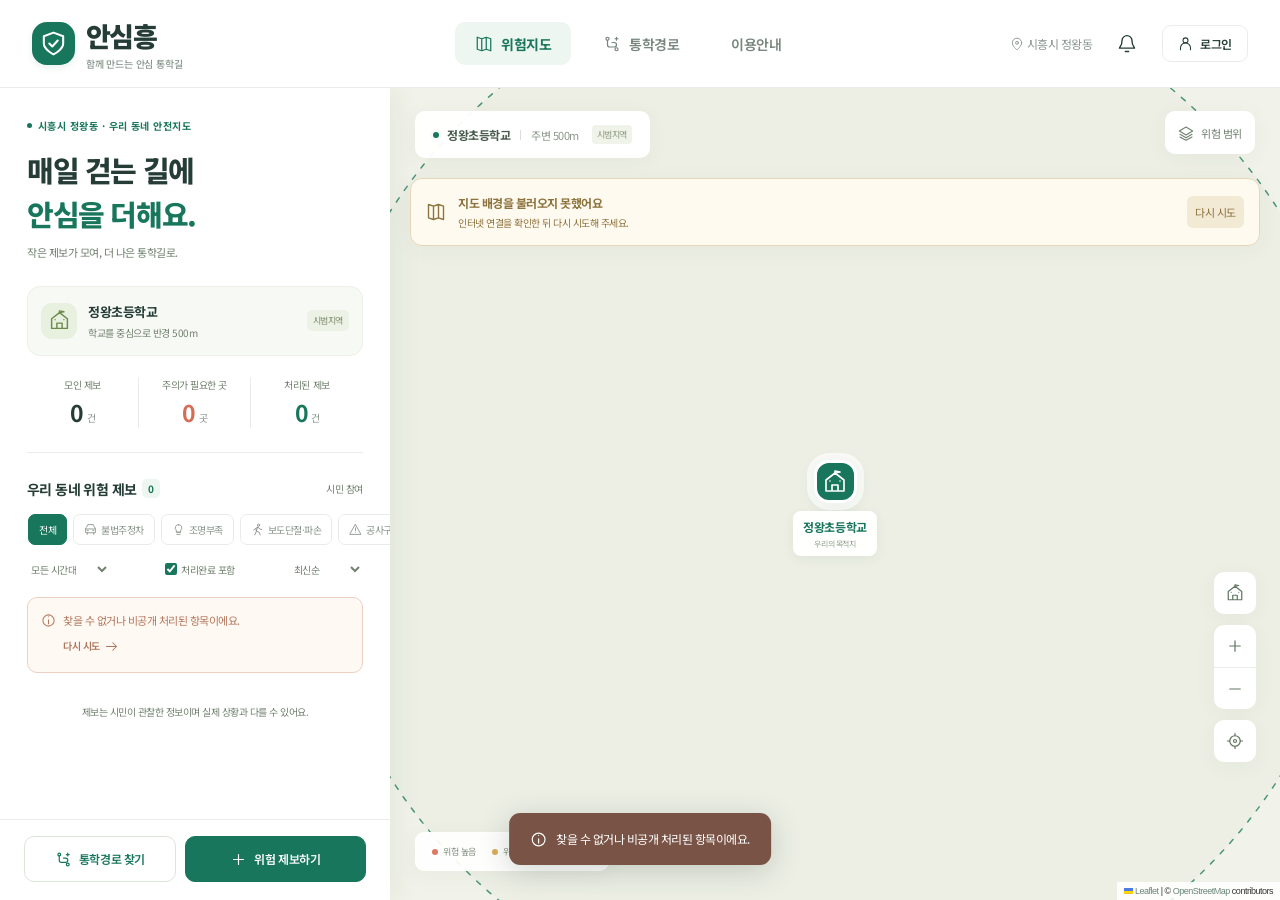
==== src/main/resources/static/index.html @ 4a34f23c "Merge pull request #42 from junu999/feature/F-MAP-01-main-map fix(map): 메인 지도·인증 화면 연동 준비 보완" ====
<!doctype html>
<html lang="ko">
<head>
  <meta charset="utf-8">
  <meta name="viewport" content="width=device-width,initial-scale=1,viewport-fit=cover">
  <meta name="theme-color" content="#17765b">
  <meta name="description" content="시민의 작은 제보로 함께 만드는 안심 통학길. 정왕초 주변 위험 요소를 살펴보고 통학경로를 비교해 보세요.">
  <title>안심흥 · 함께 만드는 안심 통학길</title>
  <link rel="icon" href="./favicon.svg" type="image/svg+xml">
  <link rel="stylesheet" href="./vendor/leaflet/leaflet.css">
  <link rel="stylesheet" href="./css/style.css">
</head>
<body>
  <a class="skip-link" href="#panel">본문으로 건너뛰기</a>
  <svg class="icon-sprite" xmlns="http://www.w3.org/2000/svg" aria-hidden="true">
    <defs>
      <symbol id="i-shield" viewBox="0 0 24 24"><path d="M12 3 4 6v6c0 5 8 9 8 9s8-4 8-9V6z"/><path d="m8.5 12 2.5 2.5 4.5-5"/></symbol>
      <symbol id="i-map" viewBox="0 0 24 24"><path d="m9 5-6-2v16l6 2 6-2 6 2V5l-6-2zM9 5v16m6-18v16"/></symbol>
      <symbol id="i-pin" viewBox="0 0 24 24"><path d="M20 10c0 6-8 12-8 12S4 16 4 10a8 8 0 1 1 16 0Z"/><circle cx="12" cy="10" r="2.5"/></symbol>
      <symbol id="i-route" viewBox="0 0 24 24"><circle cx="6" cy="5" r="2"/><circle cx="18" cy="19" r="2"/><path d="M6 7v6a3 3 0 0 0 3 3h6a3 3 0 0 0 0-6h-3M18 3v4m-2-2h4"/></symbol>
      <symbol id="i-bell" viewBox="0 0 24 24"><path d="M18 8a6 6 0 0 0-12 0c0 7-3 7-3 9h18c0-2-3-2-3-9M10 21h4"/></symbol>
      <symbol id="i-arrow" viewBox="0 0 24 24"><path d="M4 12h16m-6-6 6 6-6 6"/></symbol>
      <symbol id="i-back" viewBox="0 0 24 24"><path d="m14 5-7 7 7 7"/></symbol>
      <symbol id="i-close" viewBox="0 0 24 24"><path d="m6 6 12 12M6 18 18 6"/></symbol>
      <symbol id="i-search" viewBox="0 0 24 24"><circle cx="10.5" cy="10.5" r="6.5"/><path d="m16 16 5 5"/></symbol>
      <symbol id="i-clock" viewBox="0 0 24 24"><circle cx="12" cy="12" r="9"/><path d="M12 7v5l3 2"/></symbol>
      <symbol id="i-heart" viewBox="0 0 24 24"><path d="M20.8 4.6a5.5 5.5 0 0 0-7.8 0L12 5.7l-1.1-1.1a5.5 5.5 0 0 0-7.8 7.8L12 21l8.8-8.6a5.5 5.5 0 0 0 0-7.8Z"/></symbol>
      <symbol id="i-car" viewBox="0 0 24 24"><path d="m5 7 2-4h10l2 4 2 3v8H3v-8Zm-2 4h18M6 18v3m12-3v3"/><path d="M6 14h2m8 0h2"/></symbol>
      <symbol id="i-light" viewBox="0 0 24 24"><path d="M12 3a6 6 0 0 0-4 10.5V17h8v-3.5A6 6 0 0 0 12 3ZM9 21h6M9 17h6"/></symbol>
      <symbol id="i-construction" viewBox="0 0 24 24"><path d="m12 3 10 18H2Z"/><path d="M12 9v5m0 3h.01"/></symbol>
      <symbol id="i-walk" viewBox="0 0 24 24"><circle cx="14" cy="4" r="2"/><path d="m7 22 3-7-1-5 4-3 3 4 4 1M5 13l4-3m1 5 5 2 2 5m-5-14-2 7"/></symbol>
      <symbol id="i-speed" viewBox="0 0 24 24"><path d="M4 19a10 10 0 1 1 16 0ZM12 14l5-6M5 12h2m10 0h2M12 4v2"/></symbol>
      <symbol id="i-target" viewBox="0 0 24 24"><circle cx="12" cy="12" r="7"/><circle cx="12" cy="12" r="2"/><path d="M12 2v3m0 14v3M2 12h3m14 0h3"/></symbol>
      <symbol id="i-school" viewBox="0 0 24 24"><path d="m3 10 9-7 9 7v11H3ZM9 21v-6h6v6M7 11h.01M17 11h.01"/><path d="M12 3V1l5 1-5 1"/></symbol>
      <symbol id="i-check" viewBox="0 0 24 24"><path d="m5 12 4 4L19 6"/></symbol>
      <symbol id="i-plus" viewBox="0 0 24 24"><path d="M12 5v14M5 12h14"/></symbol>
      <symbol id="i-minus" viewBox="0 0 24 24"><path d="M5 12h14"/></symbol>
      <symbol id="i-layers" viewBox="0 0 24 24"><path d="m12 3 10 6-10 6L2 9Zm-9 11 9 5 9-5M3 18l9 5 9-5"/></symbol>
      <symbol id="i-info" viewBox="0 0 24 24"><circle cx="12" cy="12" r="9"/><path d="M12 11v6m0-11v.01"/></symbol>
      <symbol id="i-camera" viewBox="0 0 24 24"><path d="M3 6h4l2-3h6l2 3h4v15H3Z"/><circle cx="12" cy="13" r="4"/></symbol>
      <symbol id="i-upload" viewBox="0 0 24 24"><path d="M12 16V3m-5 5 5-5 5 5M3 16v5h18v-5"/></symbol>
      <symbol id="i-external" viewBox="0 0 24 24"><path d="M14 3h7v7m0-7L10 14M10 3H3v18h18v-7"/></symbol>
      <symbol id="i-user" viewBox="0 0 24 24"><circle cx="12" cy="7" r="4"/><path d="M4 22v-3a8 8 0 0 1 16 0v3"/></symbol>
      <symbol id="i-settings" viewBox="0 0 24 24"><path d="M4 7h16M4 17h16"/><circle cx="9" cy="7" r="3"/><circle cx="16" cy="17" r="3"/></symbol>
      <symbol id="i-sun" viewBox="0 0 24 24"><circle cx="12" cy="12" r="4"/><path d="M12 2v2m0 16v2M2 12h2m16 0h2M5 5l1.5 1.5m11 11L19 19M5 19l1.5-1.5m11-11L19 5"/></symbol>
      <symbol id="i-eye" viewBox="0 0 24 24"><path d="M2 12s4-8 10-8 10 8 10 8-4 8-10 8-10-8-10-8Z"/><circle cx="12" cy="12" r="3"/></symbol>
      <symbol id="i-list" viewBox="0 0 24 24"><path d="M8 6h13M8 12h13M8 18h13M3 6h.01M3 12h.01M3 18h.01"/></symbol>
      <symbol id="i-flag" viewBox="0 0 24 24"><path d="M5 22V3c5-4 9 4 14 0v12c-5 4-9-4-14 0"/></symbol>
    </defs>
  </svg>
  <header class="app-header">
    <a href="#map" class="brand" aria-label="안심흥 위험지도"><span class="brand-symbol"><svg class="icon"><use href="#i-shield"/></svg></span><span>안심흥<span class="brand-tagline">함께 만드는 안심 통학길</span></span></a>
    <nav class="main-nav" aria-label="주요 메뉴">
      <button type="button" data-action="nav-map" class="nav-button active"><svg class="icon"><use href="#i-map"/></svg>위험지도</button>
      <button type="button" data-action="nav-routes" class="nav-button"><svg class="icon"><use href="#i-route"/></svg>통학경로</button>
      <button type="button" data-action="nav-guide" class="nav-button">이용안내</button>
    </nav>
    <div id="header-actions" class="header-actions"></div>
  </header>
  <main class="app-layout">
    <aside id="panel" class="side-panel" aria-label="위험지도와 제보" tabindex="-1"><div class="loading-state"><span class="spinner"></span>우리 동네 지도를 준비하고 있어요.</div></aside>
    <section class="map-section" aria-label="정왕초 주변 지도">
      <div id="map" aria-label="학교 주변 위험 제보 지도"></div>
      <div class="map-topbar">
        <div class="area-label"><span class="status-dot"></span><strong id="area-school"></strong><span class="area-divider"></span><span id="area-radius"></span><span class="pilot-tag">시범지역</span></div>
        <button class="map-layer-button" data-action="toggle-zones" aria-pressed="false" title="위험 범위 표시"><svg class="icon"><use href="#i-layers"/></svg><span>위험 범위</span></button>
      </div>
      <div id="map-selection" class="map-selection" role="status" hidden></div>
      <div id="map-error" class="map-error" hidden><svg class="icon"><use href="#i-map"/></svg><div><strong>지도 배경을 불러오지 못했어요</strong><span>인터넷 연결을 확인한 뒤 다시 시도해 주세요.</span></div><button data-action="retry-tiles">다시 시도</button></div>
      <div class="map-controls" aria-label="지도 조작">
        <button data-action="school-center" class="map-control standalone" title="학교 중심으로 보기" aria-label="학교 중심으로 보기"><svg class="icon"><use href="#i-school"/></svg></button>
        <div class="zoom-controls"><button data-action="zoom-in" class="map-control" title="지도 확대" aria-label="지도 확대"><svg class="icon"><use href="#i-plus"/></svg></button><button data-action="zoom-out" class="map-control" title="지도 축소" aria-label="지도 축소"><svg class="icon"><use href="#i-minus"/></svg></button></div>
        <button data-action="my-location" class="map-control standalone" title="내 위치로 이동" aria-label="내 위치로 이동"><svg class="icon"><use href="#i-target"/></svg></button>
      </div>
      <div class="map-legend"><span><i class="legend-dot high"></i>위험 높음</span><span><i class="legend-dot medium"></i>위험 보통</span><span><i class="legend-dot resolved"></i>처리완료</span></div>
      <div id="route-legend" class="route-legend" hidden></div>
      <div class="demo-map-label" hidden><span class="demo-badge">DEMO</span>가짜 데이터(mock) 모드예요</div>
    </section>
  </main>
  <div id="modal-root"></div>
  <div id="toast" class="toast" role="status" aria-live="polite" hidden></div>
  <noscript><div class="noscript">안심흥을 이용하려면 브라우저의 JavaScript를 켜 주세요.</div></noscript>
  <script src="./vendor/leaflet/leaflet.js"></script>
  <script type="module" src="./js/app.js"></script>
</body>
</html>
---- src/main/resources/static/vendor/leaflet/leaflet.css ----
/* required styles */

.leaflet-pane,
.leaflet-tile,
.leaflet-marker-icon,
.leaflet-marker-shadow,
.leaflet-tile-container,
.leaflet-pane > svg,
.leaflet-pane > canvas,
.leaflet-zoom-box,
.leaflet-image-layer,
.leaflet-layer {
	position: absolute;
	left: 0;
	top: 0;
	}
.leaflet-container {
	overflow: hidden;
	}
.leaflet-tile,
.leaflet-marker-icon,
.leaflet-marker-shadow {
	-webkit-user-select: none;
	   -moz-user-select: none;
	        user-select: none;
	  -webkit-user-drag: none;
	}
/* Prevents IE11 from highlighting tiles in blue */
.leaflet-tile::selection {
	background: transparent;
}
/* Safari renders non-retina tile on retina better with this, but Chrome is worse */
.leaflet-safari .leaflet-tile {
	image-rendering: -webkit-optimize-contrast;
	}
/* hack that prevents hw layers "stretching" when loading new tiles */
.leaflet-safari .leaflet-tile-container {
	width: 1600px;
	height: 1600px;
	-webkit-transform-origin: 0 0;
	}
.leaflet-marker-icon,
.leaflet-marker-shadow {
	display: block;
	}
/* .leaflet-container svg: reset svg max-width decleration shipped in Joomla! (joomla.org) 3.x */
/* .leaflet-container img: map is broken in FF if you have max-width: 100% on tiles */
.leaflet-container .leaflet-overlay-pane svg {
	max-width: none !important;
	max-height: none !important;
	}
.leaflet-container .leaflet-marker-pane img,
.leaflet-container .leaflet-shadow-pane img,
.leaflet-container .leaflet-tile-pane img,
.leaflet-container img.leaflet-image-layer,
.leaflet-container .leaflet-tile {
	max-width: none !important;
	max-height: none !important;
	width: auto;
	padding: 0;
	}

.leaflet-container img.leaflet-tile {
	/* See: https://bugs.chromium.org/p/chromium/issues/detail?id=600120 */
	mix-blend-mode: plus-lighter;
}

.leaflet-container.leaflet-touch-zoom {
	-ms-touch-action: pan-x pan-y;
	touch-action: pan-x pan-y;
	}
.leaflet-container.leaflet-touch-drag {
	-ms-touch-action: pinch-zoom;
	/* Fallback for FF which doesn't support pinch-zoom */
	touch-action: none;
	touch-action: pinch-zoom;
}
.leaflet-container.leaflet-touch-drag.leaflet-touch-zoom {
	-ms-touch-action: none;
	touch-action: none;
}
.leaflet-container {
	-webkit-tap-highlight-color: transparent;
}
.leaflet-container a {
	-webkit-tap-highlight-color: rgba(51, 181, 229, 0.4);
}
.leaflet-tile {
	filter: inherit;
	visibility: hidden;
	}
.leaflet-tile-loaded {
	visibility: inherit;
	}
.leaflet-zoom-box {
	width: 0;
	height: 0;
	-moz-box-sizing: border-box;
	     box-sizing: border-box;
	z-index: 800;
	}
/* workaround for https://bugzilla.mozilla.org/show_bug.cgi?id=888319 */
.leaflet-overlay-pane svg {
	-moz-user-select: none;
	}

.leaflet-pane         { z-index: 400; }

.leaflet-tile-pane    { z-index: 200; }
.leaflet-overlay-pane { z-index: 400; }
.leaflet-shadow-pane  { z-index: 500; }
.leaflet-marker-pane  { z-index: 600; }
.leaflet-tooltip-pane   { z-index: 650; }
.leaflet-popup-pane   { z-index: 700; }

.leaflet-map-pane canvas { z-index: 100; }
.leaflet-map-pane svg    { z-index: 200; }

.leaflet-vml-shape {
	width: 1px;
	height: 1px;
	}
.lvml {
	behavior: url(#default#VML);
	display: inline-block;
	position: absolute;
	}


/* control positioning */

.leaflet-control {
	position: relative;
	z-index: 800;
	pointer-events: visiblePainted; /* IE 9-10 doesn't have auto */
	pointer-events: auto;
	}
.leaflet-top,
.leaflet-bottom {
	position: absolute;
	z-index: 1000;
	pointer-events: none;
	}
.leaflet-top {
	top: 0;
	}
.leaflet-right {
	right: 0;
	}
.leaflet-bottom {
	bottom: 0;
	}
.leaflet-left {
	left: 0;
	}
.leaflet-control {
	float: left;
	clear: both;
	}
.leaflet-right .leaflet-control {
	float: right;
	}
.leaflet-top .leaflet-control {
	margin-top: 10px;
	}
.leaflet-bottom .leaflet-control {
	margin-bottom: 10px;
	}
.leaflet-left .leaflet-control {
	margin-left: 10px;
	}
.leaflet-right .leaflet-control {
	margin-right: 10px;
	}


/* zoom and fade animations */

.leaflet-fade-anim .leaflet-popup {
	opacity: 0;
	-webkit-transition: opacity 0.2s linear;
	   -moz-transition: opacity 0.2s linear;
	        transition: opacity 0.2s linear;
	}
.leaflet-fade-anim .leaflet-map-pane .leaflet-popup {
	opacity: 1;
	}
.leaflet-zoom-animated {
	-webkit-transform-origin: 0 0;
	    -ms-transform-origin: 0 0;
	        transform-origin: 0 0;
	}
svg.leaflet-zoom-animated {
	will-change: transform;
}

.leaflet-zoom-anim .leaflet-zoom-animated {
	-webkit-transition: -webkit-transform 0.25s cubic-bezier(0,0,0.25,1);
	   -moz-transition:    -moz-transform 0.25s cubic-bezier(0,0,0.25,1);
	        transition:         transform 0.25s cubic-bezier(0,0,0.25,1);
	}
.leaflet-zoom-anim .leaflet-tile,
.leaflet-pan-anim .leaflet-tile {
	-webkit-transition: none;
	   -moz-transition: none;
	        transition: none;
	}

.leaflet-zoom-anim .leaflet-zoom-hide {
	visibility: hidden;
	}


/* cursors */

.leaflet-interactive {
	cursor: pointer;
	}
.leaflet-grab {
	cursor: -webkit-grab;
	cursor:    -moz-grab;
	cursor:         grab;
	}
.leaflet-crosshair,
.leaflet-crosshair .leaflet-interactive {
	cursor: crosshair;
	}
.leaflet-popup-pane,
.leaflet-control {
	cursor: auto;
	}
.leaflet-dragging .leaflet-grab,
.leaflet-dragging .leaflet-grab .leaflet-interactive,
.leaflet-dragging .leaflet-marker-draggable {
	cursor: move;
	cursor: -webkit-grabbing;
	cursor:    -moz-grabbing;
	cursor:         grabbing;
	}

/* marker & overlays interactivity */
.leaflet-marker-icon,
.leaflet-marker-shadow,
.leaflet-image-layer,
.leaflet-pane > svg path,
.leaflet-tile-container {
	pointer-events: none;
	}

.leaflet-marker-icon.leaflet-interactive,
.leaflet-image-layer.leaflet-interactive,
.leaflet-pane > svg path.leaflet-interactive,
svg.leaflet-image-layer.leaflet-interactive path {
	pointer-events: visiblePainted; /* IE 9-10 doesn't have auto */
	pointer-events: auto;
	}

/* visual tweaks */

.leaflet-container {
	background: #ddd;
	outline-offset: 1px;
	}
.leaflet-container a {
	color: #0078A8;
	}
.leaflet-zoom-box {
	border: 2px dotted #38f;
	background: rgba(255,255,255,0.5);
	}


/* general typography */
.leaflet-container {
	font-family: "Helvetica Neue", Arial, Helvetica, sans-serif;
	font-size: 12px;
	font-size: 0.75rem;
	line-height: 1.5;
	}


/* general toolbar styles */

.leaflet-bar {
	box-shadow: 0 1px 5px rgba(0,0,0,0.65);
	border-radius: 4px;
	}
.leaflet-bar a {
	background-color: #fff;
	border-bottom: 1px solid #ccc;
	width: 26px;
	height: 26px;
	line-height: 26px;
	display: block;
	text-align: center;
	text-decoration: none;
	color: black;
	}
.leaflet-bar a,
.leaflet-control-layers-toggle {
	background-position: 50% 50%;
	background-repeat: no-repeat;
	display: block;
	}
.leaflet-bar a:hover,
.leaflet-bar a:focus {
	background-color: #f4f4f4;
	}
.leaflet-bar a:first-child {
	border-top-left-radius: 4px;
	border-top-right-radius: 4px;
	}
.leaflet-bar a:last-child {
	border-bottom-left-radius: 4px;
	border-bottom-right-radius: 4px;
	border-bottom: none;
	}
.leaflet-bar a.leaflet-disabled {
	cursor: default;
	background-color: #f4f4f4;
	color: #bbb;
	}

.leaflet-touch .leaflet-bar a {
	width: 30px;
	height: 30px;
	line-height: 30px;
	}
.leaflet-touch .leaflet-bar a:first-child {
	border-top-left-radius: 2px;
	border-top-right-radius: 2px;
	}
.leaflet-touch .leaflet-bar a:last-child {
	border-bottom-left-radius: 2px;
	border-bottom-right-radius: 2px;
	}

/* zoom control */

.leaflet-control-zoom-in,
.leaflet-control-zoom-out {
	font: bold 18px 'Lucida Console', Monaco, monospace;
	text-indent: 1px;
	}

.leaflet-touch .leaflet-control-zoom-in, .leaflet-touch .leaflet-control-zoom-out  {
	font-size: 22px;
	}


/* layers control */

.leaflet-control-layers {
	box-shadow: 0 1px 5px rgba(0,0,0,0.4);
	background: #fff;
	border-radius: 5px;
	}
.leaflet-control-layers-toggle {
	background-image: url(images/layers.png);
	width: 36px;
	height: 36px;
	}
.leaflet-retina .leaflet-control-layers-toggle {
	background-image: url(images/layers-2x.png);
	background-size: 26px 26px;
	}
.leaflet-touch .leaflet-control-layers-toggle {
	width: 44px;
	height: 44px;
	}
.leaflet-control-layers .leaflet-control-layers-list,
.leaflet-control-layers-expanded .leaflet-control-layers-toggle {
	display: none;
	}
.leaflet-control-layers-expanded .leaflet-control-layers-list {
	display: block;
	position: relative;
	}
.leaflet-control-layers-expanded {
	padding: 6px 10px 6px 6px;
	color: #333;
	background: #fff;
	}
.leaflet-control-layers-scrollbar {
	overflow-y: scroll;
	overflow-x: hidden;
	padding-right: 5px;
	}
.leaflet-control-layers-selector {
	margin-top: 2px;
	position: relative;
	top: 1px;
	}
.leaflet-control-layers label {
	display: block;
	font-size: 13px;
	font-size: 1.08333em;
	}
.leaflet-control-layers-separator {
	height: 0;
	border-top: 1px solid #ddd;
	margin: 5px -10px 5px -6px;
	}

/* Default icon URLs */
.leaflet-default-icon-path { /* used only in path-guessing heuristic, see L.Icon.Default */
	background-image: url(images/marker-icon.png);
	}


/* attribution and scale controls */

.leaflet-container .leaflet-control-attribution {
	background: #fff;
	background: rgba(255, 255, 255, 0.8);
	margin: 0;
	}
.leaflet-control-attribution,
.leaflet-control-scale-line {
	padding: 0 5px;
	color: #333;
	line-height: 1.4;
	}
.leaflet-control-attribution a {
	text-decoration: none;
	}
.leaflet-control-attribution a:hover,
.leaflet-control-attribution a:focus {
	text-decoration: underline;
	}
.leaflet-attribution-flag {
	display: inline !important;
	vertical-align: baseline !important;
	width: 1em;
	height: 0.6669em;
	}
.leaflet-left .leaflet-control-scale {
	margin-left: 5px;
	}
.leaflet-bottom .leaflet-control-scale {
	margin-bottom: 5px;
	}
.leaflet-control-scale-line {
	border: 2px solid #777;
	border-top: none;
	line-height: 1.1;
	padding: 2px 5px 1px;
	white-space: nowrap;
	-moz-box-sizing: border-box;
	     box-sizing: border-box;
	background: rgba(255, 255, 255, 0.8);
	text-shadow: 1px 1px #fff;
	}
.leaflet-control-scale-line:not(:first-child) {
	border-top: 2px solid #777;
	border-bottom: none;
	margin-top: -2px;
	}
.leaflet-control-scale-line:not(:first-child):not(:last-child) {
	border-bottom: 2px solid #777;
	}

.leaflet-touch .leaflet-control-attribution,
.leaflet-touch .leaflet-control-layers,
.leaflet-touch .leaflet-bar {
	box-shadow: none;
	}
.leaflet-touch .leaflet-control-layers,
.leaflet-touch .leaflet-bar {
	border: 2px solid rgba(0,0,0,0.2);
	background-clip: padding-box;
	}


/* popup */

.leaflet-popup {
	position: absolute;
	text-align: center;
	margin-bottom: 20px;
	}
.leaflet-popup-content-wrapper {
	padding: 1px;
	text-align: left;
	border-radius: 12px;
	}
.leaflet-popup-content {
	margin: 13px 24px 13px 20px;
	line-height: 1.3;
	font-size: 13px;
	font-size: 1.08333em;
	min-height: 1px;
	}
.leaflet-popup-content p {
	margin: 17px 0;
	margin: 1.3em 0;
	}
.leaflet-popup-tip-container {
	width: 40px;
	height: 20px;
	position: absolute;
	left: 50%;
	margin-top: -1px;
	margin-left: -20px;
	overflow: hidden;
	pointer-events: none;
	}
.leaflet-popup-tip {
	width: 17px;
	height: 17px;
	padding: 1px;

	margin: -10px auto 0;
	pointer-events: auto;

	-webkit-transform: rotate(45deg);
	   -moz-transform: rotate(45deg);
	    -ms-transform: rotate(45deg);
	        transform: rotate(45deg);
	}
.leaflet-popup-content-wrapper,
.leaflet-popup-tip {
	background: white;
	color: #333;
	box-shadow: 0 3px 14px rgba(0,0,0,0.4);
	}
.leaflet-container a.leaflet-popup-close-button {
	position: absolute;
	top: 0;
	right: 0;
	border: none;
	text-align: center;
	width: 24px;
	height: 24px;
	font: 16px/24px Tahoma, Verdana, sans-serif;
	color: #757575;
	text-decoration: none;
	background: transparent;
	}
.leaflet-container a.leaflet-popup-close-button:hover,
.leaflet-container a.leaflet-popup-close-button:focus {
	color: #585858;
	}
.leaflet-popup-scrolled {
	overflow: auto;
	}

.leaflet-oldie .leaflet-popup-content-wrapper {
	-ms-zoom: 1;
	}
.leaflet-oldie .leaflet-popup-tip {
	width: 24px;
	margin: 0 auto;

	-ms-filter: "progid:DXImageTransform.Microsoft.Matrix(M11=0.70710678, M12=0.70710678, M21=-0.70710678, M22=0.70710678)";
	filter: progid:DXImageTransform.Microsoft.Matrix(M11=0.70710678, M12=0.70710678, M21=-0.70710678, M22=0.70710678);
	}

.leaflet-oldie .leaflet-control-zoom,
.leaflet-oldie .leaflet-control-layers,
.leaflet-oldie .leaflet-popup-content-wrapper,
.leaflet-oldie .leaflet-popup-tip {
	border: 1px solid #999;
	}


/* div icon */

.leaflet-div-icon {
	background: #fff;
	border: 1px solid #666;
	}


/* Tooltip */
/* Base styles for the element that has a tooltip */
.leaflet-tooltip {
	position: absolute;
	padding: 6px;
	background-color: #fff;
	border: 1px solid #fff;
	border-radius: 3px;
	color: #222;
	white-space: nowrap;
	-webkit-user-select: none;
	-moz-user-select: none;
	-ms-user-select: none;
	user-select: none;
	pointer-events: none;
	box-shadow: 0 1px 3px rgba(0,0,0,0.4);
	}
.leaflet-tooltip.leaflet-interactive {
	cursor: pointer;
	pointer-events: auto;
	}
.leaflet-tooltip-top:before,
.leaflet-tooltip-bottom:before,
.leaflet-tooltip-left:before,
.leaflet-tooltip-right:before {
	position: absolute;
	pointer-events: none;
	border: 6px solid transparent;
	background: transparent;
	content: "";
	}

/* Directions */

.leaflet-tooltip-bottom {
	margin-top: 6px;
}
.leaflet-tooltip-top {
	margin-top: -6px;
}
.leaflet-tooltip-bottom:before,
.leaflet-tooltip-top:before {
	left: 50%;
	margin-left: -6px;
	}
.leaflet-tooltip-top:before {
	bottom: 0;
	margin-bottom: -12px;
	border-top-color: #fff;
	}
.leaflet-tooltip-bottom:before {
	top: 0;
	margin-top: -12px;
	margin-left: -6px;
	border-bottom-color: #fff;
	}
.leaflet-tooltip-left {
	margin-left: -6px;
}
.leaflet-tooltip-right {
	margin-left: 6px;
}
.leaflet-tooltip-left:before,
.leaflet-tooltip-right:before {
	top: 50%;
	margin-top: -6px;
	}
.leaflet-tooltip-left:before {
	right: 0;
	margin-right: -12px;
	border-left-color: #fff;
	}
.leaflet-tooltip-right:before {
	left: 0;
	margin-left: -12px;
	border-right-color: #fff;
	}

/* Printing */

@media print {
	/* Prevent printers from removing background-images of controls. */
	.leaflet-control {
		-webkit-print-color-adjust: exact;
		print-color-adjust: exact;
		}
	}
---- src/main/resources/static/css/style.css ----
@import url('https://fonts.googleapis.com/css2?family=Noto+Sans+KR:wght@400;500;600;700;800;900&display=swap');

:root{--green:#17765b;--green-dark:#105c47;--green-soft:#edf6f0;--lime:#d7edae;--ink:#253d36;--body:#46564f;--muted:#8a968f;--line:#e9ede8;--paper:#fff;--bg:#f7f9f6;--high:#d56d55;--high-soft:#fcf0eb;--medium:#bd913e;--medium-soft:#fbf4e6;--shadow:0 4px 24px #253d360b;--radius:16px;font-family:'Noto Sans KR',-apple-system,BlinkMacSystemFont,'Segoe UI',sans-serif;color:var(--ink);font-synthesis:none;font-weight:400}
*{box-sizing:border-box}body{margin:0;background:var(--bg);font-size:14px;letter-spacing:-.035em}button,input,textarea,select{font:inherit;letter-spacing:inherit}button,a,input,textarea,select{-webkit-tap-highlight-color:transparent}button{cursor:pointer}button{border:0;background:none;color:inherit}button:disabled{cursor:wait;opacity:.58}a{color:inherit;text-decoration:none}input,textarea,select{min-width:0}button:focus-visible,a:focus-visible,input:focus-visible,select:focus-visible,textarea:focus-visible,[tabindex]:focus-visible{outline:3px solid #58a58c;outline-offset:3px}button:disabled:hover{transform:none}h1,h2,h3,p{margin:0}strong{font-weight:700}img{max-width:100%}[hidden]{display:none!important}.icon-sprite{position:absolute;width:0;height:0;overflow:hidden}.icon{width:20px;height:20px;fill:none;stroke:currentColor;stroke-width:1.65;stroke-linecap:round;stroke-linejoin:round;flex-shrink:0;vertical-align:middle}.skip-link{position:fixed;top:-60px;left:16px;background:var(--green);color:#fff;padding:10px 20px;z-index:9999;border-radius:0 0 10px 10px}.skip-link:focus{top:0}
.app-header{height:88px;padding:0 32px;display:flex;align-items:center;justify-content:space-between;border-bottom:1px solid var(--line);background:#fff;position:relative;z-index:20;gap:24px}.brand{display:flex;gap:11px;align-items:center;font-weight:900;font-size:27px;letter-spacing:-1.6px;white-space:nowrap}.brand-symbol{height:43px;width:43px;border-radius:15px;background:var(--green);display:grid;place-items:center;color:#fff;box-shadow:0 3px 7px #17765b19}.brand-symbol .icon{width:29px;height:29px;stroke-width:1.7}.brand-tagline{display:block;font-size:10px;font-weight:500;letter-spacing:-.2px;color:#89968d;margin-top:1px}.main-nav{display:flex;align-items:center;gap:12px;margin-left:64px}.nav-button{height:43px;padding:0 20px;display:flex;align-items:center;justify-content:center;gap:8px;border-radius:10px;color:#78857e;font-weight:600;font-size:14px;white-space:nowrap;transition:background .15s,color .15s}.nav-button:hover{background:var(--bg);color:var(--green)}.nav-button.active{color:var(--green);background:var(--green-soft);font-weight:700}.nav-button .icon{width:18px;height:18px}.header-actions{display:flex;align-items:center;gap:16px;min-width:165px;justify-content:flex-end}.header-region{font-size:12px;color:#8d9892;display:flex;align-items:center;gap:3px}.header-region .icon{width:14px;height:14px}.icon-button{display:grid;place-items:center;width:38px;height:38px;border-radius:11px;position:relative}.icon-button:hover{background:var(--bg)}.notification-dot{position:absolute;right:8px;top:5px;width:7px;height:7px;border-radius:50%;background:var(--high);border:1.5px solid white}.login-button{border:1px solid var(--line);padding:9px 15px;border-radius:9px;display:flex;align-items:center;gap:7px;font-size:12px;font-weight:600;white-space:nowrap}.login-button:hover{border-color:#96bdad;background:#f8fbf8}.login-button .icon{width:15px;height:15px}.user-avatar{display:grid;place-items:center;background:var(--green-soft);color:var(--green);width:25px;height:25px;border-radius:50%;font-size:11px;font-weight:700}
.app-layout{height:calc(100dvh - 88px);min-height:510px;display:grid;grid-template-columns:390px minmax(0,1fr)}.side-panel{position:relative;display:flex;flex-direction:column;background:#fff;z-index:5;min-height:0;box-shadow:5px 0 28px #274d3510;outline:0}.panel-scroll{overflow-y:auto;overscroll-behavior:contain;flex:1;padding:30px 27px 24px;scrollbar-width:thin;scrollbar-color:#dfe7de transparent}.panel-scroll::-webkit-scrollbar{width:4px}.panel-scroll::-webkit-scrollbar-thumb{background:#dfe7de;border-radius:4px}.eyebrow{font-size:10px;font-weight:700;letter-spacing:.045em;display:flex;align-items:center;gap:6px;color:var(--green);margin-bottom:14px}.tiny-dot{height:5px;width:5px;background:var(--green);border-radius:50%;display:inline-block}.intro h1{font-size:29px;line-height:1.52;font-weight:800;letter-spacing:-1.4px}.intro h1 span{color:var(--green)}.intro>p{font-size:11px;color:#8b968e;line-height:1.7;margin-top:8px}.school-card{margin-top:24px;background:#f7f9f5;border:1px solid #edf0e8;display:flex;align-items:center;padding:15px 13px;border-radius:13px;gap:11px}.school-card-icon{width:36px;height:36px;display:grid;place-items:center;background:#e8f0df;border-radius:11px;color:#6e8b4d}.school-card-icon .icon{width:21px;height:21px}.school-card strong{font-size:13px;display:block}.school-card p{font-size:10px;color:#919b91;margin-top:4px}.school-card .pilot-mini{margin-left:auto;font-size:9px;color:#7d8c6b;white-space:nowrap;padding:4px 6px;border-radius:5px;background:#edf2e6}.stats-row{display:grid;grid-template-columns:repeat(3,1fr);margin:21px 0 26px;padding-bottom:24px;border-bottom:1px solid var(--line)}.stat{display:flex;flex-direction:column;align-items:center;gap:6px;border-right:1px solid var(--line)}.stat:last-child{border-right:0}.stat>span{color:#8e9892;font-size:10px}.stat>strong{font-size:23px;line-height:1.3;font-weight:700;letter-spacing:-.6px}.stat>strong small{font-size:10px;color:#8b968f;margin-left:3px;font-weight:400}.stat.high>strong{color:var(--high)}.stat.resolved>strong{color:var(--green)}.section-title{display:flex;align-items:center;justify-content:space-between;gap:8px;margin-bottom:14px}.section-title h2{font-size:14px;font-weight:700;letter-spacing:-.6px;display:flex;align-items:center;gap:6px}.count-pill{font-size:10px;padding:2px 6px;background:var(--green-soft);color:var(--green);border-radius:5px}.muted-small{font-size:10px;color:#99a39a}.category-filters{display:flex;gap:6px;overflow-x:auto;padding:1px 1px 11px;margin-right:-27px;padding-right:27px;scrollbar-width:none}.category-filters::-webkit-scrollbar{display:none}.filter-chip{border:1px solid #e9ece6;border-radius:7px;padding:7px 10px;font-size:10px;color:#8a958c;white-space:nowrap;display:flex;gap:4px;align-items:center;flex-shrink:0}.filter-chip .icon{height:13px;width:13px}.filter-chip:hover{border-color:#8daf9b}.filter-chip.active{background:var(--green);color:#fff;border-color:var(--green)}.list-options{display:flex;justify-content:space-between;align-items:center;margin:0 0 14px;gap:10px}.quiet-select{border:0;color:#87928b;font-size:10px;background:#fff;padding:5px 18px 5px 0;cursor:pointer;max-width:150px}.inline-check{font-size:10px;color:#8b978d;display:flex;align-items:center;gap:4px;white-space:nowrap}.inline-check input{accent-color:var(--green);width:12px;height:12px;margin:0}.report-list{display:flex;flex-direction:column;gap:10px}.report-card{width:100%;text-align:left;border:1px solid var(--line);border-radius:12px;padding:15px 13px 12px;background:#fff;transition:border-color .15s,box-shadow .15s,transform .15s;position:relative}.report-card:hover{border-color:#a7c5b6;box-shadow:0 4px 14px #264e3810;transform:translateY(-1px)}.report-card.selected{border-color:var(--green)}.report-card-top{display:flex;gap:10px;align-items:center}.report-type-icon{height:36px;width:36px;border-radius:10px;background:#f6f0eb;color:#d0805b;display:grid;place-items:center;flex-shrink:0}.report-type-icon.lighting{background:#faf5e9;color:#b99448}.report-type-icon.sidewalk{background:#eff2f5;color:#8b99ac}.report-type-icon.speeding{background:#f6eff1;color:#b38a9d}.report-type-icon.resolved{background:var(--green-soft);color:#6a9c79}.report-type-icon .icon{width:20px;height:20px}.report-card-heading{min-width:0;flex:1}.report-kicker{font-size:9px;color:#a0a69e;margin-bottom:5px;display:flex;align-items:center;gap:4px}.report-card h3{font-size:12px;font-weight:600;white-space:nowrap;overflow:hidden;text-overflow:ellipsis;letter-spacing:-.5px}.risk-badge{font-size:9px;font-weight:600;border-radius:5px;background:var(--high-soft);color:var(--high);padding:4px 6px;white-space:nowrap;display:inline-flex;align-items:center;gap:3px}.risk-badge.medium{background:var(--medium-soft);color:var(--medium)}.risk-badge.resolved{background:var(--green-soft);color:var(--green)}.report-card-bottom{display:flex;align-items:center;justify-content:space-between;margin-top:11px;padding-left:46px;color:#a1a99f;font-size:9px}.report-card-bottom span{display:flex;align-items:center;gap:3px}.report-card-bottom .icon{height:11px;width:11px}.report-list-note{font-size:10px;color:#9aa397;line-height:1.7;padding:16px 0 0;text-align:center}.panel-footer{flex-shrink:0;padding:16px 24px 18px;border-top:1px solid var(--line);background:#fff;display:flex;gap:9px}.button{display:flex;align-items:center;justify-content:center;gap:7px;font-size:12px;font-weight:600;padding:13px 15px;border-radius:10px;min-height:44px;transition:background .15s,border-color .15s;line-height:1.5}.button .icon{width:17px;height:17px}.button.primary{background:var(--green);color:#fff;border:1px solid var(--green)}.button.primary:hover{background:var(--green-dark)}.button.secondary{border:1px solid #dce5da;background:#fff;color:var(--green)}.button.secondary:hover{background:var(--green-soft)}.button.danger{border:1px solid #efd4c9;background:#fff;color:var(--high)}.button.quiet{background:var(--bg);color:#7d8b7f}.button.full{width:100%}.panel-footer .button{flex:1}.panel-footer .button.primary{flex:1.25}.panel-footer.stacked{flex-direction:column}.panel-footer-note{font-size:9px;line-height:1.6;color:#98a296;text-align:center}.text-button{font-size:11px;color:var(--green);font-weight:600;display:inline-flex;align-items:center;gap:4px;padding:5px 0}.text-button .icon{width:14px;height:14px}.text-button.danger{color:var(--high)}
.map-section{position:relative;min-width:0;background:#ebece5;overflow:hidden}#map{height:100%;width:100%;z-index:1;background:#eeeee5}.leaflet-tile-pane{filter:saturate(.45)}.leaflet-control-attribution{font:9px -apple-system,BlinkMacSystemFont,sans-serif!important;padding:4px 7px!important;background:#ffffffd9!important;max-width:100%}.leaflet-control-attribution a{color:#6a8576!important}.map-topbar{position:absolute;top:23px;left:25px;right:25px;z-index:600;display:flex;justify-content:space-between;align-items:start;pointer-events:none;gap:15px}.map-topbar>*{pointer-events:auto}.area-label{background:#fffffff2;box-shadow:var(--shadow);border:1px solid #ffffffad;border-radius:10px;display:flex;align-items:center;padding:13px 17px;gap:8px;font-size:11px;color:#8c968b;min-height:43px;white-space:nowrap}.area-label strong{font-size:12px;color:#485c4d}.status-dot{width:6px;height:6px;border-radius:50%;background:var(--green);box-shadow:0 0 0 3px #17765b0b}.area-divider{width:1px;height:10px;background:#d9dfd6;margin:0 2px}.pilot-tag{font-size:9px;color:#8c9b83;background:#f0f3e9;border-radius:4px;padding:3px 5px;margin-left:5px}.map-layer-button{height:43px;border-radius:10px;background:#fff;box-shadow:var(--shadow);display:flex;align-items:center;justify-content:center;padding:0 13px;gap:7px;font-size:11px;color:#718170}.map-layer-button .icon{width:16px;height:16px}.map-layer-button[aria-pressed=true]{background:var(--green);color:#fff}.map-controls{position:absolute;right:24px;bottom:138px;z-index:600;display:flex;flex-direction:column;gap:11px}.map-control{display:grid;place-items:center;height:42px;width:42px;color:#627663;background:#fff}.map-control:hover{background:#f4f8f1;color:var(--green)}.map-control .icon{width:18px;height:18px}.map-control.standalone{border-radius:10px;box-shadow:var(--shadow)}.zoom-controls{border-radius:10px;overflow:hidden;box-shadow:var(--shadow)}.zoom-controls .map-control+ .map-control{border-top:1px solid var(--line)}.map-legend{position:absolute;left:25px;bottom:29px;display:flex;align-items:center;gap:16px;z-index:600;box-shadow:var(--shadow);border:1px solid #ffffffa8;background:#ffffffed;border-radius:9px;padding:12px 16px;font-size:9px;color:#82907f;pointer-events:none}.map-legend>span{display:flex;align-items:center;gap:5px}.legend-dot{height:6px;width:6px;border-radius:50%;display:inline-block}.legend-dot.high{background:#dc7a61}.legend-dot.medium{background:#d9ad5a}.legend-dot.resolved{background:#8b9299}.demo-map-label{position:absolute;bottom:30px;right:24px;z-index:600;display:flex;align-items:center;gap:6px;font-size:9px;color:#6f7f6d;border-radius:7px;background:#ffffffdf;padding:7px 9px;pointer-events:none}.demo-badge{font-size:8px;letter-spacing:.07em;font-weight:700;border:1px solid #b8c6b1;color:#75886a;padding:2px 4px;border-radius:3px}.report-div-icon{background:none;border:none}.report-map-pin{width:34px;height:34px;border:3px solid white;border-radius:50% 50% 50% 9px;display:grid;place-items:center;box-shadow:0 3px 9px #734e412d;transform:rotate(-45deg);background:#d77960;color:#fff;position:relative;transition:scale .15s}.report-map-pin .icon{transform:rotate(45deg);width:17px;height:17px;stroke-width:1.7}.risk-high{background:#dc795e}.risk-medium{background:#d4a357}.risk-resolved{background:#8b9299;box-shadow:0 3px 9px #34404b20}.report-div-icon:hover .report-map-pin,.report-div-icon:focus .report-map-pin,.report-div-icon.is-selected .report-map-pin{scale:1.16;box-shadow:0 0 0 5px #ffffff75,0 3px 14px #734e412d}.school-div-icon{display:flex!important;align-items:center;flex-direction:column;background:none!important;border:0!important}.school-map-symbol{height:43px;width:43px;background:var(--green);color:#fff;box-shadow:0 0 0 7px #ffffffa1,0 4px 15px #17765b2b;border:3px solid #fff;border-radius:15px;display:grid;place-items:center;flex-shrink:0}.school-map-symbol .icon{width:24px;height:24px}.school-map-label{font:700 12px 'Noto Sans KR',sans-serif;padding:7px 10px;white-space:nowrap;display:flex;align-items:center;flex-direction:column;margin-top:8px;background:#fffffff5;border-radius:8px;color:var(--green);box-shadow:0 3px 12px #273e2610;letter-spacing:-.4px}.school-map-label span{font-size:8px;font-weight:400;color:#91a089;margin-top:3px}.tooltip-risk{color:#8b978c;font-size:9px;margin-left:5px}.leaflet-tooltip{border:0!important;padding:9px 12px!important;border-radius:8px!important;font:11px 'Noto Sans KR',sans-serif!important;box-shadow:0 4px 20px #233d2920!important}.is-selecting{cursor:crosshair!important}.is-selecting .leaflet-interactive,.is-selecting .leaflet-marker-icon{cursor:crosshair!important}.map-selection{position:absolute;top:89px;left:50%;transform:translateX(-50%);border-radius:12px;background:var(--green);color:#fff;z-index:650;box-shadow:0 7px 22px #164e3b30;padding:12px 13px 12px 18px;display:flex;align-items:center;gap:10px;max-width:calc(100% - 35px);font-size:12px;white-space:nowrap}.map-selection .icon{width:17px;height:17px}.map-selection button{color:white;width:24px;height:24px;display:grid;place-items:center;margin-left:5px}.map-error{position:absolute;z-index:700;top:90px;left:20px;right:20px;padding:15px;display:flex;gap:12px;align-items:center;border:1px solid #e6d6b8;background:#fffaf0;border-radius:12px;color:#8d733d;box-shadow:var(--shadow)}.map-error div{flex:1}.map-error strong{display:block;font-size:12px}.map-error span{display:block;font-size:10px;margin-top:4px}.map-error button{background:#f3ead6;font-size:11px;padding:8px;border-radius:6px;white-space:nowrap}.selected-div-icon,.origin-div-icon{background:none;border:0}.selected-pin{width:36px;height:40px;display:grid;place-items:center;border-radius:16px 16px 16px 3px;background:var(--green);color:#fff;border:3px solid #fff;transform:rotate(-45deg);box-shadow:0 3px 12px #174b3936}.selected-pin .icon{transform:rotate(45deg);width:19px;height:19px}.origin-marker{display:grid;place-items:center;background:#405864;color:white;border:3px solid white;border-radius:8px;height:32px;width:42px;font-size:10px;box-shadow:0 2px 8px #0002}.route-legend{position:absolute;bottom:81px;left:25px;display:flex;align-items:center;gap:18px;z-index:600;padding:12px 16px;border-radius:9px;background:#fff;box-shadow:var(--shadow);font-size:10px;color:#7d8d7c}.route-legend span{display:flex;align-items:center;gap:7px}.route-line{width:23px;height:0;border-top:3px solid var(--green);display:block}.route-line.dashed{border-top-style:dashed;border-color:#8b96a7}.route-line.balanced{border-color:#d99b39}
.panel-topline{display:flex;align-items:center;justify-content:space-between;margin-bottom:20px}.back-button{display:flex;align-items:center;gap:4px;padding:4px 0;font-size:11px;color:#8c988d}.back-button .icon{height:14px;width:14px}.panel-title{font-size:24px;font-weight:800;letter-spacing:-1.2px;line-height:1.5}.panel-subtitle{font-size:11px;color:#8c998c;margin-top:8px;line-height:1.8}.form-section{margin-top:25px}.field-label{font-size:12px;font-weight:600;display:flex;align-items:center;gap:5px;margin-bottom:9px}.field-label .required{color:var(--green);font-size:10px}.optional{font-size:10px;color:#9ba499;font-weight:400;margin-left:2px}.field-hint{font-size:10px;color:#919e8d;margin-top:7px;line-height:1.8}.form-input,.form-select,.form-textarea{width:100%;padding:12px 13px;border:1px solid #e1e7dc;border-radius:9px;background:#fff;color:var(--ink);font-size:12px;line-height:1.7}.form-input::placeholder,.form-textarea::placeholder{color:#a8b0a2}.form-input:focus,.form-select:focus,.form-textarea:focus{outline:0;border-color:#69a68c;box-shadow:0 0 0 3px #17765b09}.form-textarea{min-height:105px;resize:vertical}.field-error{font-size:11px;color:#ba654b;line-height:1.8;margin-top:7px}.category-grid{display:grid;grid-template-columns:repeat(3,1fr);gap:7px}.category-tile{border:1px solid var(--line);border-radius:10px;min-height:70px;display:flex;align-items:center;justify-content:center;flex-direction:column;gap:8px;font-size:9px;color:#8a9789;padding:10px 2px}.category-tile .icon{width:21px;height:21px}.category-tile.active{color:var(--green);background:var(--green-soft);border-color:#8bb9a2}.category-tile:hover{border-color:#8bb9a2}.location-field{border:1px dashed #bed0b5;background:#f8faf5;padding:14px;border-radius:10px;display:flex;align-items:center;gap:11px;width:100%;text-align:left}.location-field.selected{border-style:solid;border-color:#9ec0a9;background:#f0f7ee}.location-field>.icon{color:var(--green)}.location-field strong{font-size:11px;display:block}.location-field small{font-size:9px;color:#9aa690;display:block;margin-top:4px}.location-field .field-arrow{margin-left:auto;stroke:#8f9e83;width:14px}.time-chips{display:flex;flex-wrap:wrap;gap:6px}.time-chip{border:1px solid var(--line);border-radius:7px;padding:9px 12px;font-size:10px;color:#98a28f}.time-chip.active{border-color:#8cb79f;background:var(--green-soft);color:var(--green)}.photo-upload{border:1px dashed #ced9c7;padding:22px 16px;border-radius:12px;background:#fafbf8;text-align:center;display:flex;align-items:center;flex-direction:column;gap:7px;cursor:pointer;color:#9aab90}.photo-upload>.icon{height:25px;width:25px;margin-bottom:4px}.photo-upload strong{font-size:11px;color:#7a8e71;font-weight:500}.photo-upload span{font-size:9px;color:#a3af99}.file-input{position:absolute;width:1px;height:1px;opacity:0;overflow:hidden}.photo-upload:focus-within{outline:3px solid #58a58c;outline-offset:3px}.photo-preview{position:relative;border-radius:12px;overflow:hidden;background:#f4f5ef}.photo-preview img{width:100%;height:150px;object-fit:cover;display:block}.photo-remove{position:absolute;right:8px;top:8px;display:grid;place-items:center;border-radius:50%;background:#ffffffeb;width:27px;height:27px;box-shadow:0 1px 6px #0002}.photo-remove .icon{height:15px;width:15px}.photo-pending{padding:10px;font-size:9px;color:#869779;background:#f2f6ed;display:flex;align-items:center;gap:5px}.char-count{font-size:9px;color:#a5ada0;text-align:right;margin-top:5px}.info-box{padding:13px 14px;border-radius:11px;display:flex;gap:8px;background:var(--green-soft);color:#799276;font-size:10px;line-height:1.9;margin-top:18px}.info-box .icon{width:15px;height:15px;margin-top:2px;color:#5c8d69}.info-box.warning{background:#fcf5e8;color:#a28a58}.info-box.warning .icon{color:#b49357}.info-box strong{color:inherit;font-weight:600}.duplicate-box{border:1px solid #eedbb9;background:#fffbf3;border-radius:10px;padding:13px;margin-top:12px;font-size:10px;color:#9a8050;line-height:1.8}.duplicate-box>strong{font-size:11px}.duplicate-box button{font-size:10px;text-decoration:underline;text-underline-offset:3px;display:block;margin-top:7px;text-align:left;line-height:1.7}.step-label{display:flex;align-items:center;gap:5px;color:#9da996;font-size:9px}.step-label b{font-weight:600;color:var(--green)}.separator{height:1px;background:var(--line);margin:23px 0}
.detail-top{display:flex;align-items:center;gap:7px;margin-bottom:12px}.detail-type{font-size:11px;color:#9caa94}.detail-title{font-size:22px;font-weight:800;line-height:1.6;letter-spacing:-1px}.detail-location{font-size:10px;color:#97a390;display:flex;align-items:center;gap:4px;margin-top:10px}.detail-location .icon{height:13px;width:13px}.detail-meta{display:flex;align-items:center;justify-content:space-between;color:#a0ab99;font-size:10px;margin-top:18px}.detail-content{font-size:12px;line-height:2;color:#6e7e67;white-space:pre-wrap;margin-top:20px}.detail-photo{margin-top:20px;border-radius:12px;overflow:hidden;border:1px solid var(--line)}.detail-photo img{display:block;width:100%;max-height:250px;object-fit:cover}.no-photo{display:flex;align-items:center;justify-content:center;flex-direction:column;gap:9px;background:#f7f9f4;border-radius:11px;padding:26px 15px;color:#a4ae9b;font-size:10px;margin-top:20px}.no-photo .icon{width:27px;height:27px;color:#c0cbbb}.score-card{border:1px solid var(--line);border-radius:12px;padding:16px;margin-top:24px}.score-card-top{display:flex;align-items:center;justify-content:space-between;margin-bottom:13px}.score-card-top>span{font-size:11px;font-weight:500}.score-number{font-size:26px;font-weight:700;color:var(--high);letter-spacing:-.8px}.score-number.medium{color:var(--medium)}.score-number.resolved{color:var(--green)}.score-number small{font-size:10px;font-weight:400;color:#a6b09e;margin-left:3px}.score-bar{height:5px;background:#f2f3ec;border-radius:10px;overflow:hidden}.score-bar>span{height:100%;display:block;background:var(--high);border-radius:10px}.score-bar.medium>span{background:var(--medium)}.score-bar.resolved>span{background:var(--green)}.score-note{font-size:9px;color:#9aa78f;line-height:1.8;margin-top:10px}.status-card{margin-top:25px}.status-card h3{font-size:12px;font-weight:600;margin-bottom:15px}.status-steps{display:flex;justify-content:space-between;position:relative}.status-steps:before{content:'';height:1px;position:absolute;top:10px;left:15px;right:15px;background:#e5ebdf}.status-step{font-size:9px;color:#adb5a5;display:flex;align-items:center;gap:6px;flex-direction:column;z-index:1;background:#fff}.status-step .step-circle{display:grid;place-items:center;width:21px;height:21px;border:1px solid #e0e7da;border-radius:50%;background:#fff;font-size:9px}.status-step.current{color:var(--green)}.status-step.current .step-circle{background:var(--green);color:#fff;border-color:var(--green)}.status-step.done .step-circle{background:var(--green-soft);color:var(--green);border-color:#b5d2be}.step-circle .icon{height:12px;width:12px}.result-note{font-size:11px;line-height:1.9;background:#f6f9f2;padding:12px;border-radius:9px;margin-top:15px;color:#859475}.external-link{font-size:10px;color:#99a48e;display:flex;justify-content:space-between;align-items:center;line-height:1.8;margin-top:24px}.external-link .icon{height:13px;width:13px}.external-caption{font-size:9px;color:#b2baaa;line-height:1.8;margin-top:5px}.button.liked{background:var(--green-soft);color:var(--green);border-color:#a7c9b1}.button.liked .icon{fill:#d9eadc}
.route-intro h1{font-size:27px}.journey-fields{border:1px solid var(--line);border-radius:12px;margin-top:24px;padding:8px 15px;position:relative}.journey-fields:before{content:'';position:absolute;left:23px;top:38px;bottom:38px;border-left:1px dashed #c4d1bb}.journey-field{padding:13px 0;display:flex;gap:13px;align-items:center;text-align:left;width:100%;position:relative}.journey-field+.journey-field{border-top:1px solid #f0f3eb}.journey-dot{width:16px;height:16px;border:4px solid #d3e2cd;box-shadow:0 0 0 3px white;background:#5f986a;border-radius:50%;flex-shrink:0}.journey-dot.destination{border-color:#e0e6db;background:#adbba0}.journey-field small{font-size:9px;color:#a2ad98;display:block;margin-bottom:5px}.journey-field strong{font-size:12px;font-weight:600}.journey-field>.icon{height:16px;width:16px;color:#a3b195;margin-left:auto}.sample-starts{margin-top:16px}.sample-starts>p{font-size:9px;color:#a1ad95;margin-bottom:8px}.sample-starts>div{display:flex;gap:5px;flex-wrap:wrap}.sample-start{font-size:9px;padding:7px 8px;border-radius:6px;border:1px solid var(--line);color:#94a288}.sample-start.active{border-color:#a8c5ac;color:var(--green);background:var(--green-soft)}.calculate-button{margin-top:17px}.route-heading{font-size:14px;font-weight:700;margin:25px 0 12px}.route-tabs{padding:4px;background:#f1f5ed;border-radius:9px;display:flex;gap:4px}.route-tab{padding:10px;flex:1;border-radius:6px;color:#9baa90;font-size:11px}.route-tab.active{background:#fff;box-shadow:0 2px 5px #416e3610;color:var(--green);font-weight:700}.route-comparison{display:grid;grid-template-columns:1fr 1fr;gap:9px;margin-top:13px}.route-card{border:1px solid var(--line);border-radius:12px;padding:14px 12px;background:#fff}.route-card.selected{border-color:#82b394;background:#f5faf1}.route-card-title{font-size:10px;color:#99a68d;margin-bottom:13px;display:flex;align-items:center;gap:5px;justify-content:space-between}.route-card.selected .route-card-title{color:var(--green)}.recommend-tag{font-size:8px;font-weight:500;background:#e8f0dc;color:#7f9d61;border-radius:4px;padding:3px 5px}.route-duration{font-size:26px;font-weight:700;line-height:1.2;color:#9ba795;letter-spacing:-1px}.route-card.selected .route-duration{color:var(--green)}.route-duration small{font-size:11px;font-weight:500;letter-spacing:0;margin-left:3px}.route-distance{font-size:10px;color:#9aa98c;margin-top:6px}.route-risk{border-top:1px solid #e8eddf;margin-top:14px;padding-top:11px;display:flex;align-items:center;justify-content:space-between;font-size:9px;color:#a2ae95}.route-risk strong{font-size:14px;font-weight:600;color:#8c9d7d}.route-card.selected .route-risk strong{color:var(--green)}.route-insight{background:var(--green-soft);border-radius:12px;padding:17px 15px;margin-top:13px;display:flex;gap:11px;color:var(--green)}.route-insight .icon{width:24px;height:24px;stroke-width:1.4;margin-top:1px}.route-insight strong{font-size:12px;font-weight:600;line-height:1.8}.route-insight p{font-size:10px;color:#91a77e;line-height:1.8;margin-top:6px}.route-disclaimer{font-size:9px;color:#a7b09b;line-height:1.8;margin-top:14px}.route-empty{padding:30px 12px;text-align:center;background:#f8faf5;border:1px solid #eef2e7;border-radius:12px;margin-top:24px}.route-empty .icon{width:36px;height:36px;color:#bdcdb1;stroke-width:1.2}.route-empty h3{font-size:12px;font-weight:500;color:#8c9f7b;margin-top:15px}.route-empty p{font-size:10px;color:#a8b69a;line-height:1.9;margin-top:8px}
.empty-state{text-align:center;border:1px dashed #e0e7d8;background:#fafcf7;border-radius:12px;padding:30px 16px;margin-top:10px;color:#99aa8c}.empty-state .icon{width:32px;height:32px;margin-bottom:13px;stroke-width:1.2}.empty-state h3{font-size:12px;font-weight:500;margin-bottom:7px}.empty-state p{font-size:10px;line-height:1.8}.empty-state .text-button{margin-top:10px}.loading-state{display:flex;flex-direction:column;justify-content:center;align-items:center;min-height:160px;gap:15px;color:#98a98b;font-size:11px}.spinner{height:21px;width:21px;border-radius:50%;border:2px solid #dce8d4;border-top-color:var(--green);animation:spin .7s linear infinite;display:inline-block;flex-shrink:0}.button .spinner{height:15px;width:15px;border-color:#ffffff55;border-top-color:#fff}.inline-error{border:1px solid #edcfc3;color:#b3785d;background:#fff9f4;padding:12px 13px;border-radius:10px;font-size:11px;line-height:1.9;margin:14px 0;display:flex;align-items:start;gap:7px}.inline-error .icon{height:15px;width:15px;margin-top:3px}.inline-error .text-button{color:#ae775c;font-size:10px}.toast{position:fixed;bottom:35px;left:50%;transform:translateX(-50%);background:#263e33f5;color:#fff;z-index:2000;box-shadow:0 6px 30px #1d382534;border-radius:11px;padding:15px 21px;display:flex;align-items:center;gap:9px;font-size:12px;max-width:min(550px,calc(100% - 32px));line-height:1.8}.toast.error{background:#795446}.toast .icon{width:17px;height:17px}.notification-card{padding:15px 13px;border:1px solid var(--line);border-radius:11px;display:flex;gap:10px;align-items:start;text-align:left;width:100%;margin-bottom:10px}.notification-card.unread{background:#f5faf1;border-color:#d7e5cd}.notification-card>.icon{height:18px;width:18px;color:#91ae7e;margin-top:2px}.notification-card>div{flex:1}.notification-card h3{font-size:12px;font-weight:600;line-height:1.8}.notification-card p{font-size:11px;color:#8fa17c;line-height:1.9;margin-top:5px}.notification-card time{font-size:9px;color:#a1b18f;display:block;margin-top:7px}.unread-dot{width:6px;height:6px;border-radius:50%;background:var(--green);margin-top:7px;flex-shrink:0}.admin-banner{display:flex;gap:7px;align-items:center;color:#879b73;font-size:10px;background:#f4f8ee;padding:10px;border-radius:9px;margin-top:15px}.admin-report{border:1px solid var(--line);padding:14px;border-radius:10px;margin-top:10px}.admin-report.hidden-report{background:#f7f8f4;opacity:.75}.admin-report h3{font-size:12px;font-weight:600;line-height:1.9}.admin-report p{font-size:10px;color:#9ca88f;line-height:1.8}.admin-report .admin-report-meta{display:flex;justify-content:space-between;align-items:center;margin-top:10px}.admin-editor{border:1px solid #b6d0ac;background:#fbfdf8;border-radius:12px;margin-top:12px;padding:15px}.admin-editor h3{font-size:13px;font-weight:700;margin-bottom:12px}.admin-editor .field-label{font-size:10px;margin-top:15px}.admin-editor .form-textarea{min-height:80px}.admin-editor .button{font-size:10px;padding:10px;min-height:38px}.admin-photo{max-height:160px;width:100%;object-fit:cover;border-radius:8px;margin-top:12px}.admin-actions{display:flex;gap:7px;margin-top:13px}.admin-actions .button{flex:1}.guide-card{border:1px solid var(--line);border-radius:12px;padding:20px 15px;margin-top:13px}.guide-step{font-size:9px;letter-spacing:.08em;color:var(--green);font-weight:700}.guide-card>.icon{float:right;width:27px;height:27px;color:#9bb48a;stroke-width:1.2}.guide-card h3{font-size:13px;font-weight:600;line-height:1.8;margin-top:9px}.guide-card p{font-size:11px;color:#99a88c;line-height:1.95;margin-top:7px}.demo-guide{border-radius:12px;background:#f5f8ee;padding:17px;margin-top:20px}.demo-guide h3{font-size:12px;color:#7c9867;line-height:1.7}.demo-guide p{font-size:10px;line-height:2;color:#99aa87;margin-top:7px}.demo-guide .button{margin-top:13px;font-size:10px}
.modal-backdrop{position:fixed;inset:0;z-index:1500;background:#203b3159;display:flex;align-items:center;justify-content:center;padding:24px;backdrop-filter:blur(3px)}.modal{width:415px;max-width:100%;max-height:calc(100dvh - 48px);overflow-y:auto;background:#fff;border-radius:22px;box-shadow:0 20px 100px #152d3330;padding:32px;position:relative}.modal .close-modal{position:absolute;right:17px;top:17px;color:#93a08b}.modal-brand{width:45px;height:45px;border-radius:15px;background:var(--green-soft);color:var(--green);display:grid;place-items:center;margin-bottom:20px}.modal-brand .icon{width:27px;height:27px}.modal h2{font-size:22px;font-weight:800;line-height:1.6;letter-spacing:-1px}.modal>p{font-size:11px;color:#99a78d;line-height:1.9;margin-top:8px}.modal .form-section{margin-top:18px}.modal .field-label{font-size:11px}.modal .button{margin-top:17px}.modal-footer-text{font-size:10px;color:#9eac90;text-align:center;margin-top:18px}.modal-footer-text button{color:var(--green);font-weight:600;padding:0 5px}.auth-demo-note{font-size:10px;background:#f9f6ec;color:#aa9a72;border-radius:8px;padding:10px 12px;line-height:1.9;margin:16px 0}.check-field{display:flex;align-items:flex-start;gap:8px;font-size:10px;color:#8e9e7f;line-height:1.8;margin-top:12px}.check-field input{accent-color:var(--green);margin:3px 0 0;width:14px;height:14px;flex-shrink:0}.modal .checkboxes{margin-top:17px}.modal .divider-text{font-size:9px;color:#b0bca2;display:flex;align-items:center;gap:10px;margin:17px 0}.divider-text:before,.divider-text:after{content:'';height:1px;background:var(--line);flex:1}.modal .button.demo-admin-button{font-size:10px;min-height:35px;padding:8px;margin-top:8px;background:#fff}.modal .account-actions{margin-top:10px}.modal .account-actions .button{margin-top:10px}.account-chip{margin-top:20px;border:1px solid var(--line);border-radius:12px;padding:15px;display:flex;align-items:center;gap:12px}.account-chip .user-avatar{height:40px;width:40px;font-size:16px}.account-chip strong{font-size:13px}.account-chip small{display:block;font-size:10px;margin-top:5px;color:#a0ad91}.modal .modal-error{margin-top:12px}.noscript{position:fixed;inset:30%;background:#fff;border:1px solid var(--line);z-index:3000;padding:30px;font-size:16px;border-radius:20px;text-align:center}
@keyframes spin{to{transform:rotate(360deg)}}
.base-map-label{font:10px 'Noto Sans KR',sans-serif;letter-spacing:-.5px;color:#9ca58e;white-space:nowrap;text-align:center;text-shadow:0 1px 2px #fff,1px 0 2px #fff,-1px 0 2px #fff;line-height:18px}.base-map-label.place-label{color:#8c9d78;font-size:11px}.map-zoomed-out .base-map-label.street-label{display:none}#map{background:#f1f2e9}.report-kicker,.report-card-bottom{font-size:10px}.report-card h3{font-size:13px}
.intro>p,.panel-subtitle,.report-kicker,.report-card-bottom,.quiet-select,.inline-check,.school-card p,.stat>span,.field-hint,.score-note,.detail-location,.detail-meta,.route-disclaimer,.report-list-note,.muted-small{color:#71816f}.guide-card p,.demo-guide p{color:#72826b}.form-input::placeholder,.form-textarea::placeholder{color:#85917d}
@media(min-width:1600px){.app-header{padding-left:40px;padding-right:40px}.app-layout{grid-template-columns:420px minmax(0,1fr)}.panel-scroll{padding:35px 32px 26px}.intro h1{font-size:32px}.report-card{padding:17px 15px}.report-card h3{font-size:13px}.report-kicker,.report-card-bottom{font-size:10px}.school-card{padding:17px 14px}.report-list{gap:12px}}
@media(max-width:1100px){.app-header{padding:0 22px;gap:15px}.brand-tagline{display:none}.main-nav{margin-left:0;gap:5px}.header-region{display:none}.header-actions{min-width:auto;gap:8px}.app-layout{grid-template-columns:365px minmax(0,1fr)}.panel-scroll{padding-left:23px;padding-right:23px}.demo-map-label{right:auto;left:25px;bottom:78px}.route-legend{bottom:115px}.area-label{font-size:10px;padding:12px}.area-label strong{font-size:11px}.pilot-tag{display:none}.map-topbar{left:18px;right:18px}.map-layer-button span{display:none}.map-layer-button{width:43px}.map-legend{font-size:8px;gap:12px;padding:11px}.map-selection{font-size:10px;white-space:normal;width:max-content;max-width:calc(100% - 30px)}}
@media(max-width:760px){.app-header{height:70px;padding:0 17px;gap:10px}.brand{font-size:24px;gap:8px}.brand-symbol{height:35px;width:35px;border-radius:11px}.brand-symbol .icon{width:24px;height:24px}.brand-tagline{display:none}.main-nav{position:absolute;top:70px;left:0;right:0;height:47px;justify-content:center;background:#fff;border-bottom:1px solid var(--line);gap:10px;z-index:30}.nav-button{height:36px;font-size:12px;padding:0 18px;border-radius:7px}.nav-button .icon{width:16px;height:16px}.header-actions{gap:6px}.header-actions .icon-button{width:31px;height:31px}.login-button{padding:7px 10px;font-size:10px;gap:5px}.login-button .icon{height:13px;width:13px}.user-avatar{width:22px;height:22px;font-size:10px}.app-layout{height:auto;min-height:calc(100dvh - 117px);display:flex;flex-direction:column;padding-top:47px}.map-section{order:-1;height:40dvh;min-height:280px;max-height:410px;flex-shrink:0}.side-panel{min-height:calc(60dvh - 117px);border-radius:20px 20px 0 0;margin-top:-18px;box-shadow:0 -7px 25px #354a2b0c;z-index:8;overflow:visible}.side-panel:before{content:'';width:32px;height:4px;border-radius:3px;background:#dfe6d8;position:absolute;top:10px;left:calc(50% - 16px)}.panel-scroll{padding:31px 22px 25px;overflow:visible}.intro .eyebrow{margin-bottom:10px}.intro h1{font-size:25px;line-height:1.5}.intro h1 br{display:none}.intro h1 span{margin-left:5px}.intro>p{font-size:11px;margin-top:6px}.school-card{margin-top:18px;padding:12px}.school-card .pilot-mini{display:block}.stats-row{margin-top:18px;margin-bottom:22px;padding-bottom:20px}.stat>strong{font-size:23px}.category-filters{margin-right:-22px;padding-right:22px}.filter-chip{font-size:11px;padding:8px 11px}.quiet-select,.inline-check{font-size:11px}.report-card{padding:15px}.report-card h3{font-size:13px}.report-kicker{font-size:10px}.report-card-bottom{font-size:10px}.risk-badge{font-size:9px;padding:5px 7px}.report-type-icon{width:39px;height:39px}.panel-footer{padding:13px 20px calc(13px + env(safe-area-inset-bottom));position:sticky;bottom:0;z-index:20;box-shadow:0 -8px 16px #31512305}.button{font-size:13px;padding:12px 15px}.map-topbar{top:15px;left:15px;right:15px;gap:10px}.area-label{padding:10px 12px;border-radius:8px;min-height:37px;gap:6px;font-size:9px}.area-label strong{font-size:10px}.map-layer-button{width:37px;height:37px;border-radius:8px}.map-controls{right:15px;bottom:47px;gap:7px}.map-control{height:34px;width:34px}.map-control .icon{height:16px;width:16px}.map-control.standalone,.zoom-controls{border-radius:8px}.map-legend{left:15px;bottom:39px;padding:8px 10px;border-radius:6px;gap:11px;font-size:8px}.demo-map-label{bottom:77px;left:15px;right:auto;font-size:8px;padding:5px 6px;border-radius:5px}.demo-badge{font-size:7px;padding:1px 3px}.map-selection{top:64px;width:calc(100% - 30px);padding:11px 12px;font-size:11px;justify-content:center;z-index:720}.map-error{top:65px;left:12px;right:12px;padding:10px;font-size:9px;gap:7px}.map-error strong{font-size:10px}.map-error span{font-size:9px}.map-error button{font-size:9px}.map-error>.icon{display:none}.school-map-symbol{height:37px;width:37px;border-radius:12px;box-shadow:0 0 0 5px #ffffffa1}.school-map-label{font-size:10px;padding:5px 7px;margin-top:6px}.school-map-label span{font-size:7px}.report-map-pin{width:29px;height:29px;border-width:2.5px}.report-map-pin .icon{width:15px;height:15px}.route-legend{bottom:107px;left:15px;padding:8px 10px;font-size:9px;gap:12px}.panel-topline{margin-bottom:13px}.panel-title{font-size:24px}.panel-subtitle{font-size:12px}.field-label{font-size:13px}.form-input,.form-select,.form-textarea{font-size:13px}.form-section{margin-top:23px}.category-grid{grid-template-columns:repeat(3,1fr)}.category-tile{font-size:10px;padding:12px 4px}.time-chip{font-size:11px;padding:10px 13px}.form-section .info-box{font-size:11px}.location-field{padding:16px}.location-field strong{font-size:12px}.location-field small{font-size:10px}.field-hint{font-size:11px}.report-list-note{font-size:11px}.detail-title{font-size:23px}.detail-content{font-size:13px}.detail-meta,.detail-location{font-size:11px}.score-note{font-size:10px}.modal-backdrop{padding:16px}.modal{border-radius:19px;padding:28px 24px;max-height:calc(100dvh - 32px)}.modal .form-input,.modal .form-textarea{font-size:16px}.modal .field-label{font-size:12px}.modal>p{font-size:12px}.auth-demo-note{font-size:11px}.modal-footer-text{font-size:11px}.check-field{font-size:11px}.toast{bottom:90px;font-size:12px;padding:13px 17px;width:max-content;max-width:calc(100% - 32px)}.route-intro h1 br{display:block}.route-intro h1 span{margin-left:0}.journey-field small{font-size:10px}.journey-field strong{font-size:13px}.sample-start{font-size:10px;padding:8px 10px}.sample-starts>p{font-size:10px}.route-duration{font-size:28px}.route-disclaimer,.route-insight p{font-size:11px}.guide-card p,.demo-guide p{font-size:12px}.guide-card h3{font-size:14px}.notification-card p{font-size:12px}.admin-report h3{font-size:13px}}
@media(max-width:380px){.app-header{padding:0 12px}.brand{font-size:21px}.brand-symbol{height:32px;width:32px}.nav-button{padding:0 14px}.panel-scroll{padding-left:18px;padding-right:18px}.intro h1{font-size:23px}.area-label .area-divider,.area-label .area-divider+span{display:none}.pilot-mini{display:none!important}.map-legend{gap:9px;font-size:7px}.login-button{font-size:9px;padding:7px}.header-actions{gap:3px}}
@media(max-width:760px){.app-header{position:sticky;top:0;z-index:1000}.map-section{scroll-margin-top:117px}.side-panel{scroll-margin-top:130px}}
@media(prefers-reduced-motion:reduce){*,*:before,*:after{animation-duration:.01ms!important;transition-duration:.01ms!important;scroll-behavior:auto!important}.leaflet-zoom-animated{transition:none!important}}

/* 헤더의 긴 닉네임도 모바일 화면 안에서 줄여 표시한다. */
.header-actions{min-width:0}.header-actions .login-button[data-action="account"]{min-width:0}.header-actions .user-nickname{overflow:hidden;text-overflow:ellipsis;max-width:12em}.header-actions .user-avatar,.header-actions [data-action="logout"]{flex-shrink:0}
@media(max-width:760px){.brand{flex-shrink:0}.header-actions{flex:1;overflow:hidden}.header-actions .icon-button{flex-shrink:0}}
@media(max-width:380px){.category-filters{margin-right:-18px;padding-right:18px}}
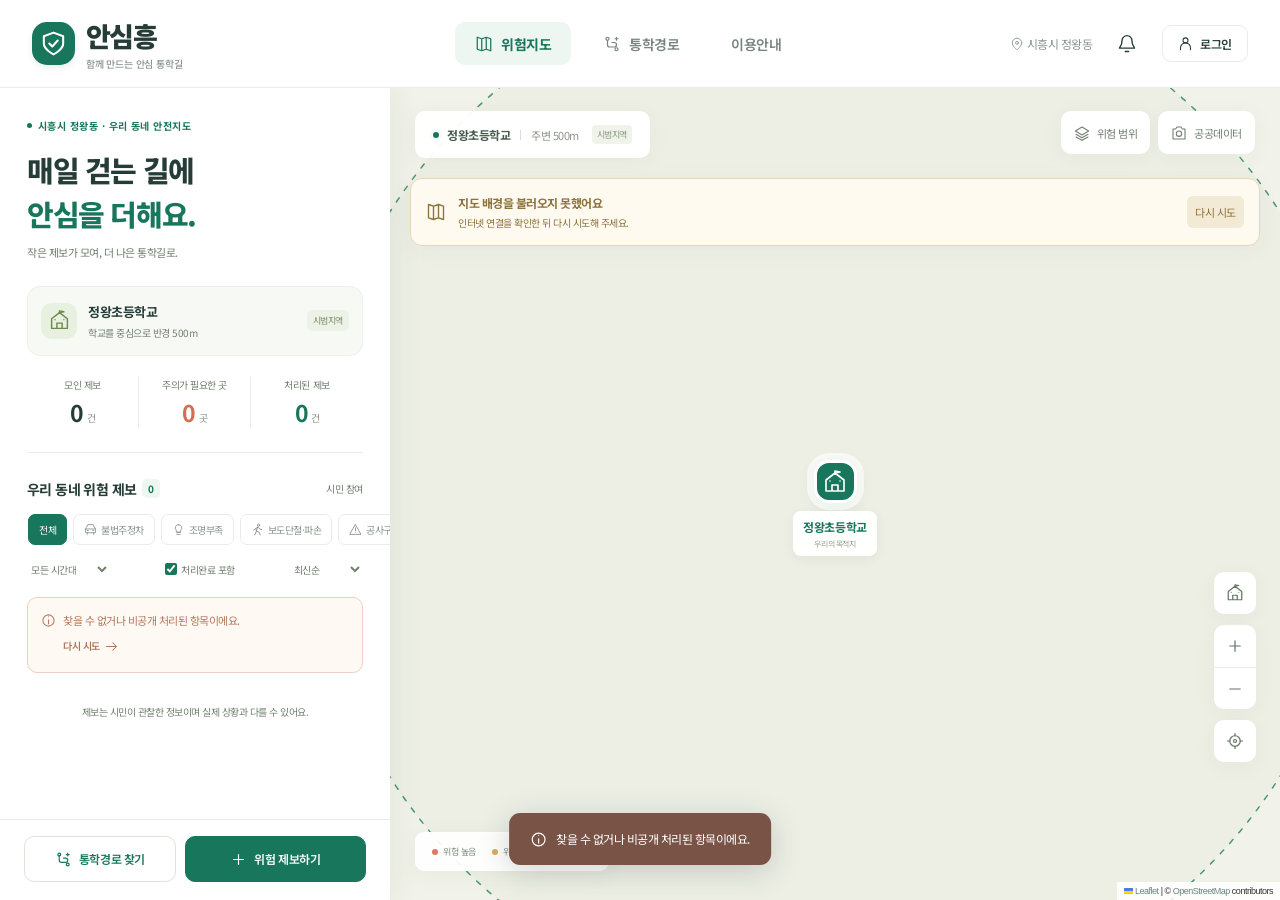
==== commit a1bb3c78: "feat(map): 공공데이터 레이어 켜기/끄기 · 출처 표기 - 지도 "공공데이터" 버튼: 불법주정차 단속 CCTV · 어린이보호구역 마커 (표시 전용) - 켜면 지도 출처 표기" ====
--- a/src/main/resources/static/index.html
+++ b/src/main/resources/static/index.html
@@ -63,7 +63,10 @@
       <div id="map" aria-label="학교 주변 위험 제보 지도"></div>
       <div class="map-topbar">
         <div class="area-label"><span class="status-dot"></span><strong id="area-school"></strong><span class="area-divider"></span><span id="area-radius"></span><span class="pilot-tag">시범지역</span></div>
-        <button class="map-layer-button" data-action="toggle-zones" aria-pressed="false" title="위험 범위 표시"><svg class="icon"><use href="#i-layers"/></svg><span>위험 범위</span></button>
+        <div class="map-layer-buttons">
+          <button class="map-layer-button" data-action="toggle-zones" aria-pressed="false" title="위험 범위 표시"><svg class="icon"><use href="#i-layers"/></svg><span>위험 범위</span></button>
+          <button class="map-layer-button" data-action="toggle-public" aria-pressed="false" title="공공데이터 표시 (불법주정차 단속 CCTV·어린이보호구역)"><svg class="icon"><use href="#i-camera"/></svg><span>공공데이터</span></button>
+        </div>
       </div>
       <div id="map-selection" class="map-selection" role="status" hidden></div>
       <div id="map-error" class="map-error" hidden><svg class="icon"><use href="#i-map"/></svg><div><strong>지도 배경을 불러오지 못했어요</strong><span>인터넷 연결을 확인한 뒤 다시 시도해 주세요.</span></div><button data-action="retry-tiles">다시 시도</button></div>
--- a/src/main/resources/static/css/style.css
+++ b/src/main/resources/static/css/style.css
@@ -24,3 +24,6 @@
 .header-actions{min-width:0}.header-actions .login-button[data-action="account"]{min-width:0}.header-actions .user-nickname{overflow:hidden;text-overflow:ellipsis;max-width:12em}.header-actions .user-avatar,.header-actions [data-action="logout"]{flex-shrink:0}
 @media(max-width:760px){.brand{flex-shrink:0}.header-actions{flex:1;overflow:hidden}.header-actions .icon-button{flex-shrink:0}}
 @media(max-width:380px){.category-filters{margin-right:-18px;padding-right:18px}}
+
+/* 공공데이터 레이어 (#34): 위험 제보 마커보다 작고 옅게, 표시 전용 */
+.map-layer-buttons{display:flex;gap:8px}.public-div-icon{background:none;border:0}.public-map-pin{width:26px;height:26px;border-radius:50%;display:grid;place-items:center;background:#fff;border:2px solid currentColor;box-shadow:0 2px 6px #0000002b}.public-map-pin .icon{width:14px;height:14px}.public-cctv{color:#4b6fa8}.public-schoolZone{color:#c9822b}
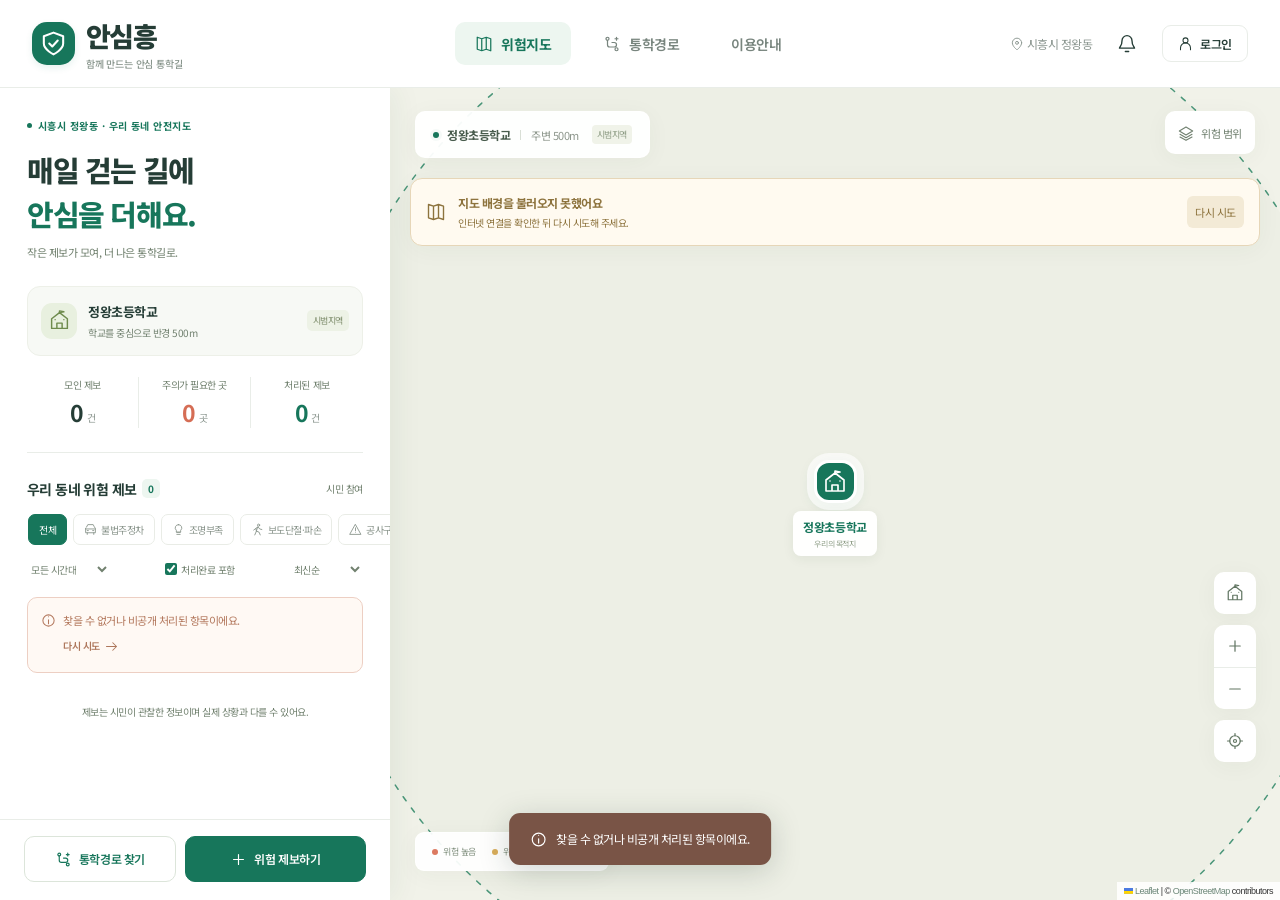
==== commit fa926c41: "fix(report): develop 충돌 해결과 위치 선택 중 조회 차단" ====
--- a/src/main/resources/static/index.html
+++ b/src/main/resources/static/index.html
@@ -63,12 +63,10 @@
       <div id="map" aria-label="학교 주변 위험 제보 지도"></div>
       <div class="map-topbar">
         <div class="area-label"><span class="status-dot"></span><strong id="area-school"></strong><span class="area-divider"></span><span id="area-radius"></span><span class="pilot-tag">시범지역</span></div>
-        <div class="map-layer-buttons">
-          <button class="map-layer-button" data-action="toggle-zones" aria-pressed="false" title="위험 범위 표시"><svg class="icon"><use href="#i-layers"/></svg><span>위험 범위</span></button>
-          <button class="map-layer-button" data-action="toggle-public" aria-pressed="false" title="공공데이터 표시 (불법주정차 단속 CCTV·어린이보호구역)"><svg class="icon"><use href="#i-camera"/></svg><span>공공데이터</span></button>
-        </div>
+        <button class="map-layer-button" data-action="toggle-zones" aria-pressed="false" title="위험 범위 표시"><svg class="icon"><use href="#i-layers"/></svg><span>위험 범위</span></button>
       </div>
       <div id="map-selection" class="map-selection" role="status" hidden></div>
+      <div id="report-crosshair" class="report-crosshair" aria-hidden="true" hidden><span></span></div>
       <div id="map-error" class="map-error" hidden><svg class="icon"><use href="#i-map"/></svg><div><strong>지도 배경을 불러오지 못했어요</strong><span>인터넷 연결을 확인한 뒤 다시 시도해 주세요.</span></div><button data-action="retry-tiles">다시 시도</button></div>
       <div class="map-controls" aria-label="지도 조작">
         <button data-action="school-center" class="map-control standalone" title="학교 중심으로 보기" aria-label="학교 중심으로 보기"><svg class="icon"><use href="#i-school"/></svg></button>
--- a/src/main/resources/static/css/style.css
+++ b/src/main/resources/static/css/style.css
@@ -20,10 +20,11 @@
 @media(max-width:760px){.app-header{position:sticky;top:0;z-index:1000}.map-section{scroll-margin-top:117px}.side-panel{scroll-margin-top:130px}}
 @media(prefers-reduced-motion:reduce){*,*:before,*:after{animation-duration:.01ms!important;transition-duration:.01ms!important;scroll-behavior:auto!important}.leaflet-zoom-animated{transition:none!important}}
 
+/* 제보 위치는 지도 중심의 십자로 고르고 범위 안에서 확정한다. */
+.report-crosshair{position:absolute;left:50%;top:50%;transform:translate(-50%,-50%);width:36px;height:36px;z-index:650;pointer-events:none;border:2px solid white;border-radius:50%;background:#ffffffb3;box-shadow:0 1px 8px #203b3150;color:var(--green)}.report-crosshair:before,.report-crosshair:after{content:'';position:absolute;background:currentColor;box-shadow:0 0 0 1px white}.report-crosshair:before{width:2px;height:44px;left:15px;top:-6px}.report-crosshair:after{height:2px;width:44px;top:15px;left:-6px}.report-crosshair.outside{color:var(--high)}
+.map-selection.report-selection{white-space:normal;max-width:calc(100% - 30px)}.report-selection>div{flex:1;min-width:0;line-height:1.7}.report-selection strong{display:block;font-size:11px}.report-selection #report-position-hint{display:block;font-size:10px;font-weight:400}.report-selection button[data-action="confirm-report-location"]{width:auto;height:32px;margin-left:0;padding:0 12px;border-radius:6px;background:white;color:var(--green);white-space:nowrap}.report-selection button:disabled{cursor:default;opacity:.45}
+@media(max-width:760px){.map-selection.report-selection{top:auto;bottom:38px;width:calc(100% - 30px);gap:7px;padding:9px 10px}.report-selection strong{font-size:10px}.report-selection #report-position-hint{font-size:9px}.is-report-selecting .map-legend,.is-report-selecting .demo-map-label{visibility:hidden}.is-report-selecting .map-section{height:calc(100dvh - 117px);max-height:none}.is-report-selecting .side-panel{display:none}}
 /* 헤더의 긴 닉네임도 모바일 화면 안에서 줄여 표시한다. */
 .header-actions{min-width:0}.header-actions .login-button[data-action="account"]{min-width:0}.header-actions .user-nickname{overflow:hidden;text-overflow:ellipsis;max-width:12em}.header-actions .user-avatar,.header-actions [data-action="logout"]{flex-shrink:0}
 @media(max-width:760px){.brand{flex-shrink:0}.header-actions{flex:1;overflow:hidden}.header-actions .icon-button{flex-shrink:0}}
 @media(max-width:380px){.category-filters{margin-right:-18px;padding-right:18px}}
-
-/* 공공데이터 레이어 (#34): 위험 제보 마커보다 작고 옅게, 표시 전용 */
-.map-layer-buttons{display:flex;gap:8px}.public-div-icon{background:none;border:0}.public-map-pin{width:26px;height:26px;border-radius:50%;display:grid;place-items:center;background:#fff;border:2px solid currentColor;box-shadow:0 2px 6px #0000002b}.public-map-pin .icon{width:14px;height:14px}.public-cctv{color:#4b6fa8}.public-schoolZone{color:#c9822b}
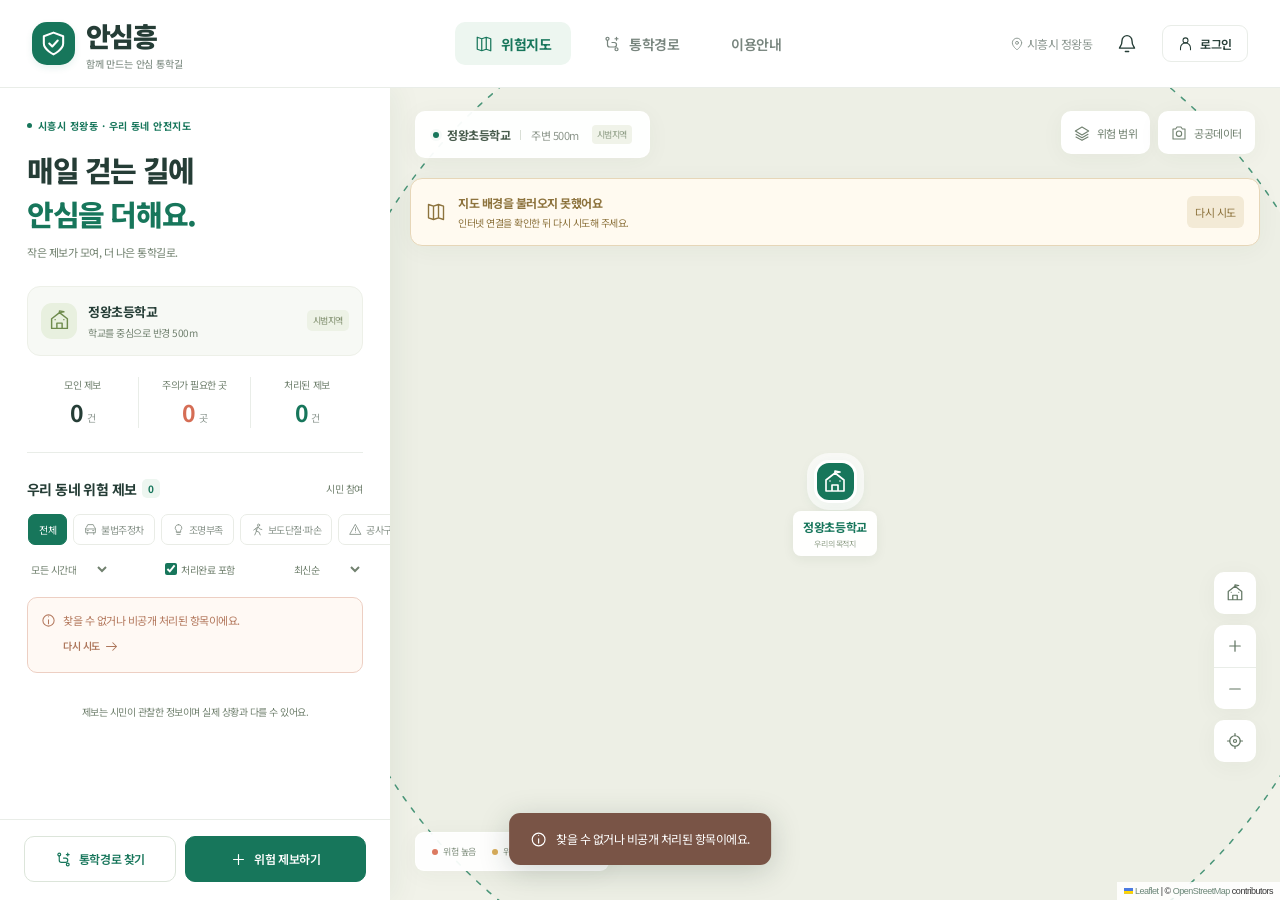
==== commit d903f4d9: "Merge pull request #54 from junu999/feature/F-MAP-06-public-layer-toggle feat(map): 공공데이터 레이어 켜기/끄기 " ====
--- a/src/main/resources/static/index.html
+++ b/src/main/resources/static/index.html
@@ -63,10 +63,12 @@
       <div id="map" aria-label="학교 주변 위험 제보 지도"></div>
       <div class="map-topbar">
         <div class="area-label"><span class="status-dot"></span><strong id="area-school"></strong><span class="area-divider"></span><span id="area-radius"></span><span class="pilot-tag">시범지역</span></div>
-        <button class="map-layer-button" data-action="toggle-zones" aria-pressed="false" title="위험 범위 표시"><svg class="icon"><use href="#i-layers"/></svg><span>위험 범위</span></button>
+        <div class="map-layer-buttons">
+          <button class="map-layer-button" data-action="toggle-zones" aria-pressed="false" title="위험 범위 표시"><svg class="icon"><use href="#i-layers"/></svg><span>위험 범위</span></button>
+          <button class="map-layer-button" data-action="toggle-public" aria-pressed="false" title="공공데이터 표시 (불법주정차 단속 CCTV·어린이보호구역)"><svg class="icon"><use href="#i-camera"/></svg><span>공공데이터</span></button>
+        </div>
       </div>
       <div id="map-selection" class="map-selection" role="status" hidden></div>
-      <div id="report-crosshair" class="report-crosshair" aria-hidden="true" hidden><span></span></div>
       <div id="map-error" class="map-error" hidden><svg class="icon"><use href="#i-map"/></svg><div><strong>지도 배경을 불러오지 못했어요</strong><span>인터넷 연결을 확인한 뒤 다시 시도해 주세요.</span></div><button data-action="retry-tiles">다시 시도</button></div>
       <div class="map-controls" aria-label="지도 조작">
         <button data-action="school-center" class="map-control standalone" title="학교 중심으로 보기" aria-label="학교 중심으로 보기"><svg class="icon"><use href="#i-school"/></svg></button>
--- a/src/main/resources/static/css/style.css
+++ b/src/main/resources/static/css/style.css
@@ -20,11 +20,10 @@
 @media(max-width:760px){.app-header{position:sticky;top:0;z-index:1000}.map-section{scroll-margin-top:117px}.side-panel{scroll-margin-top:130px}}
 @media(prefers-reduced-motion:reduce){*,*:before,*:after{animation-duration:.01ms!important;transition-duration:.01ms!important;scroll-behavior:auto!important}.leaflet-zoom-animated{transition:none!important}}
 
-/* 제보 위치는 지도 중심의 십자로 고르고 범위 안에서 확정한다. */
-.report-crosshair{position:absolute;left:50%;top:50%;transform:translate(-50%,-50%);width:36px;height:36px;z-index:650;pointer-events:none;border:2px solid white;border-radius:50%;background:#ffffffb3;box-shadow:0 1px 8px #203b3150;color:var(--green)}.report-crosshair:before,.report-crosshair:after{content:'';position:absolute;background:currentColor;box-shadow:0 0 0 1px white}.report-crosshair:before{width:2px;height:44px;left:15px;top:-6px}.report-crosshair:after{height:2px;width:44px;top:15px;left:-6px}.report-crosshair.outside{color:var(--high)}
-.map-selection.report-selection{white-space:normal;max-width:calc(100% - 30px)}.report-selection>div{flex:1;min-width:0;line-height:1.7}.report-selection strong{display:block;font-size:11px}.report-selection #report-position-hint{display:block;font-size:10px;font-weight:400}.report-selection button[data-action="confirm-report-location"]{width:auto;height:32px;margin-left:0;padding:0 12px;border-radius:6px;background:white;color:var(--green);white-space:nowrap}.report-selection button:disabled{cursor:default;opacity:.45}
-@media(max-width:760px){.map-selection.report-selection{top:auto;bottom:38px;width:calc(100% - 30px);gap:7px;padding:9px 10px}.report-selection strong{font-size:10px}.report-selection #report-position-hint{font-size:9px}.is-report-selecting .map-legend,.is-report-selecting .demo-map-label{visibility:hidden}.is-report-selecting .map-section{height:calc(100dvh - 117px);max-height:none}.is-report-selecting .side-panel{display:none}}
 /* 헤더의 긴 닉네임도 모바일 화면 안에서 줄여 표시한다. */
 .header-actions{min-width:0}.header-actions .login-button[data-action="account"]{min-width:0}.header-actions .user-nickname{overflow:hidden;text-overflow:ellipsis;max-width:12em}.header-actions .user-avatar,.header-actions [data-action="logout"]{flex-shrink:0}
 @media(max-width:760px){.brand{flex-shrink:0}.header-actions{flex:1;overflow:hidden}.header-actions .icon-button{flex-shrink:0}}
 @media(max-width:380px){.category-filters{margin-right:-18px;padding-right:18px}}
+
+/* 공공데이터 레이어 (#34): 위험 제보 마커보다 작고 옅게, 표시 전용 */
+.map-layer-buttons{display:flex;gap:8px}.public-div-icon{background:none;border:0}.public-map-pin{width:26px;height:26px;border-radius:50%;display:grid;place-items:center;background:#fff;border:2px solid currentColor;box-shadow:0 2px 6px #0000002b}.public-map-pin .icon{width:14px;height:14px}.public-cctv{color:#4b6fa8}.public-schoolZone{color:#c9822b}
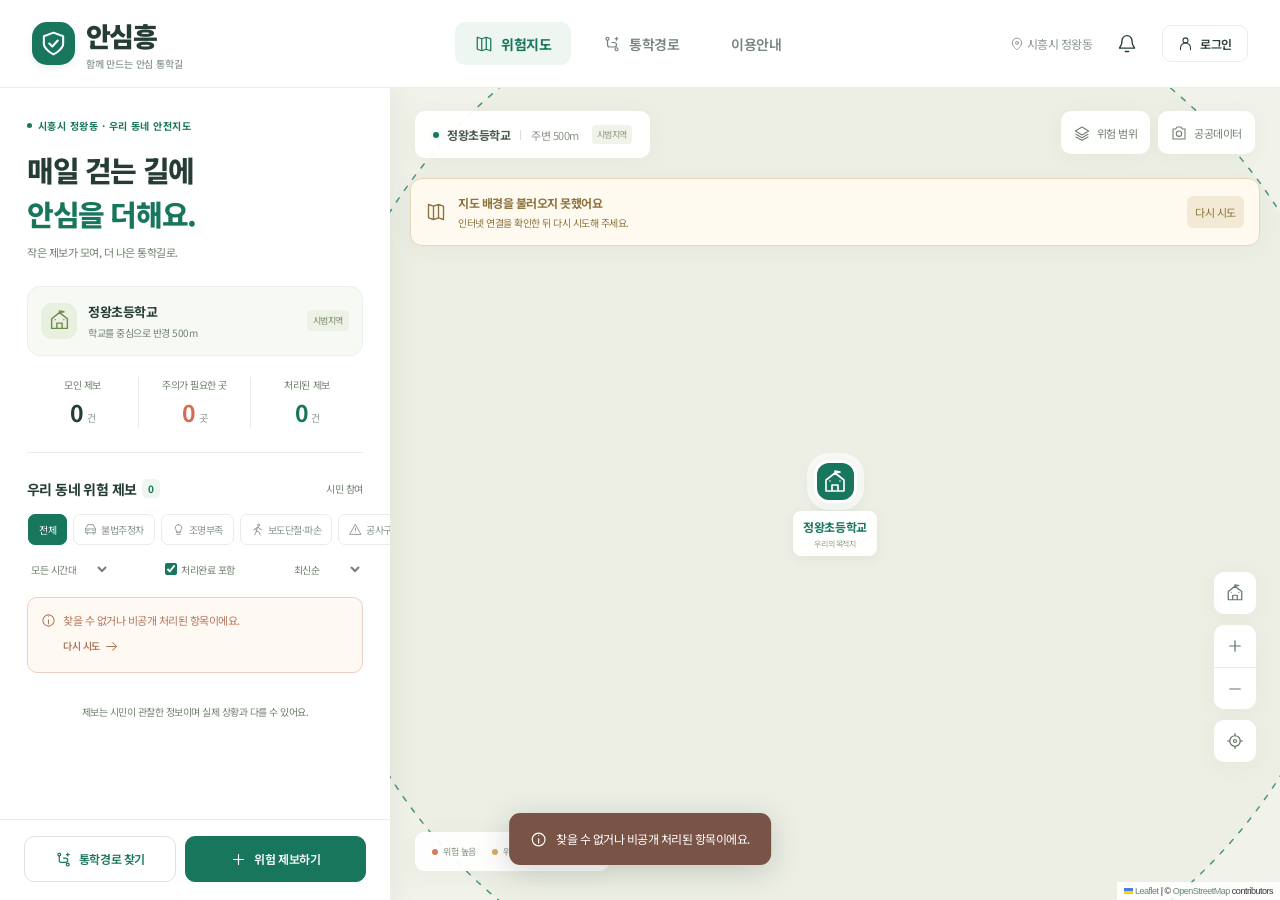
==== commit 20d5b429: "Merge pull request #43 from junu999/feature/F-RPT-01-report-form feat(report): 지도 중심 위치 선택과 제보 등록 흐름" ====
--- a/src/main/resources/static/index.html
+++ b/src/main/resources/static/index.html
@@ -69,6 +69,7 @@
         </div>
       </div>
       <div id="map-selection" class="map-selection" role="status" hidden></div>
+      <div id="report-crosshair" class="report-crosshair" aria-hidden="true" hidden><span></span></div>
       <div id="map-error" class="map-error" hidden><svg class="icon"><use href="#i-map"/></svg><div><strong>지도 배경을 불러오지 못했어요</strong><span>인터넷 연결을 확인한 뒤 다시 시도해 주세요.</span></div><button data-action="retry-tiles">다시 시도</button></div>
       <div class="map-controls" aria-label="지도 조작">
         <button data-action="school-center" class="map-control standalone" title="학교 중심으로 보기" aria-label="학교 중심으로 보기"><svg class="icon"><use href="#i-school"/></svg></button>
--- a/src/main/resources/static/css/style.css
+++ b/src/main/resources/static/css/style.css
@@ -20,6 +20,10 @@
 @media(max-width:760px){.app-header{position:sticky;top:0;z-index:1000}.map-section{scroll-margin-top:117px}.side-panel{scroll-margin-top:130px}}
 @media(prefers-reduced-motion:reduce){*,*:before,*:after{animation-duration:.01ms!important;transition-duration:.01ms!important;scroll-behavior:auto!important}.leaflet-zoom-animated{transition:none!important}}
 
+/* 제보 위치는 지도 중심의 십자로 고르고 범위 안에서 확정한다. */
+.report-crosshair{position:absolute;left:50%;top:50%;transform:translate(-50%,-50%);width:36px;height:36px;z-index:650;pointer-events:none;border:2px solid white;border-radius:50%;background:#ffffffb3;box-shadow:0 1px 8px #203b3150;color:var(--green)}.report-crosshair:before,.report-crosshair:after{content:'';position:absolute;background:currentColor;box-shadow:0 0 0 1px white}.report-crosshair:before{width:2px;height:44px;left:15px;top:-6px}.report-crosshair:after{height:2px;width:44px;top:15px;left:-6px}.report-crosshair.outside{color:var(--high)}
+.map-selection.report-selection{white-space:normal;max-width:calc(100% - 30px)}.report-selection>div{flex:1;min-width:0;line-height:1.7}.report-selection strong{display:block;font-size:11px}.report-selection #report-position-hint{display:block;font-size:10px;font-weight:400}.report-selection button[data-action="confirm-report-location"]{width:auto;height:32px;margin-left:0;padding:0 12px;border-radius:6px;background:white;color:var(--green);white-space:nowrap}.report-selection button:disabled{cursor:default;opacity:.45}
+@media(max-width:760px){.map-selection.report-selection{top:auto;bottom:38px;width:calc(100% - 30px);gap:7px;padding:9px 10px}.report-selection strong{font-size:10px}.report-selection #report-position-hint{font-size:9px}.is-report-selecting .map-legend,.is-report-selecting .demo-map-label{visibility:hidden}.is-report-selecting .map-section{height:calc(100dvh - 117px);max-height:none}.is-report-selecting .side-panel{display:none}}
 /* 헤더의 긴 닉네임도 모바일 화면 안에서 줄여 표시한다. */
 .header-actions{min-width:0}.header-actions .login-button[data-action="account"]{min-width:0}.header-actions .user-nickname{overflow:hidden;text-overflow:ellipsis;max-width:12em}.header-actions .user-avatar,.header-actions [data-action="logout"]{flex-shrink:0}
 @media(max-width:760px){.brand{flex-shrink:0}.header-actions{flex:1;overflow:hidden}.header-actions .icon-button{flex-shrink:0}}
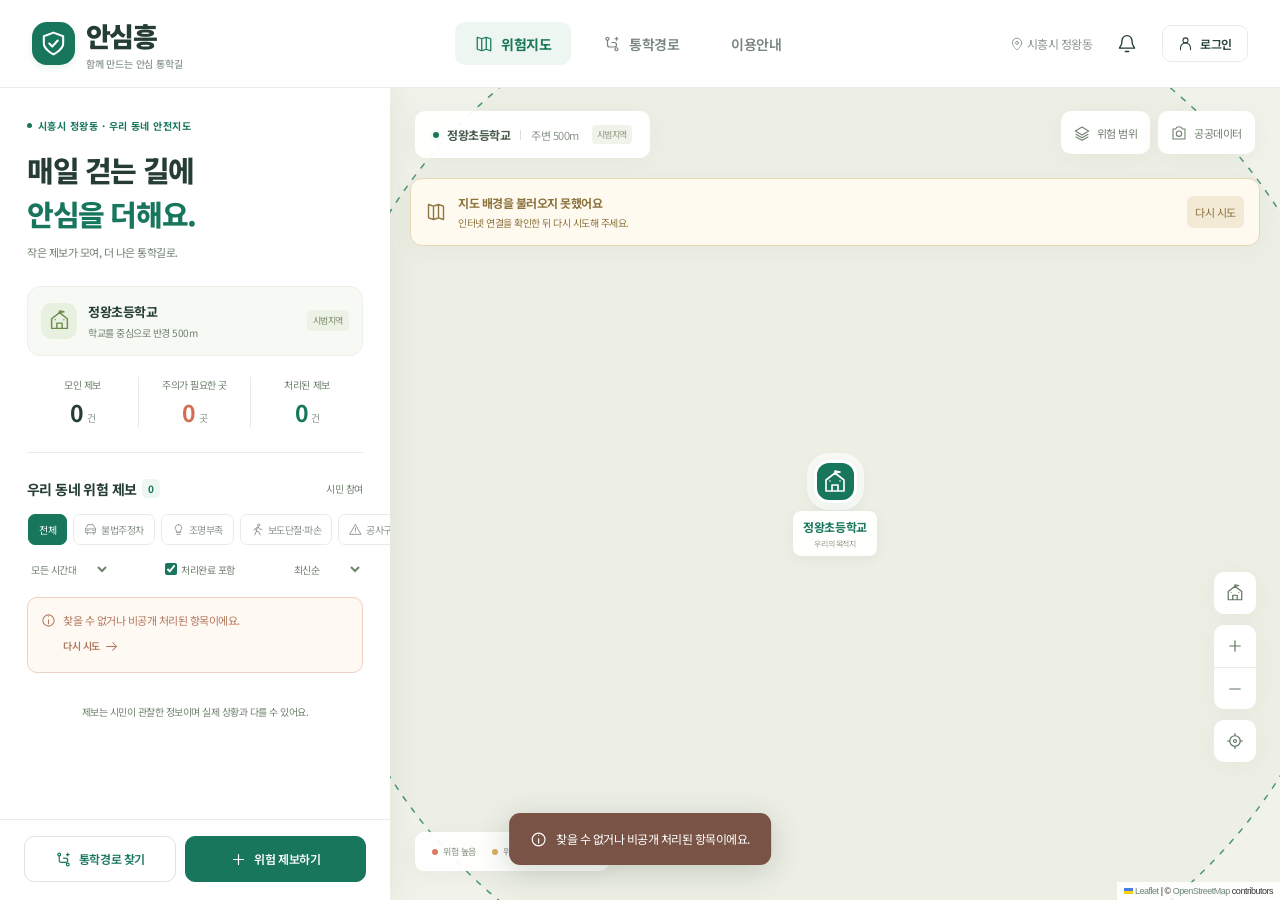
==== commit d8e8a77a: "feat(map): 내 위치를 파란 점으로 계속 표시 (시연, 학교 근처 GPS) - "내 위치" 버튼: watchPosition 으로 따라가며 파란 점 + 정확도 원, 다시 누르" ====
--- a/src/main/resources/static/index.html
+++ b/src/main/resources/static/index.html
@@ -74,7 +74,7 @@
       <div class="map-controls" aria-label="지도 조작">
         <button data-action="school-center" class="map-control standalone" title="학교 중심으로 보기" aria-label="학교 중심으로 보기"><svg class="icon"><use href="#i-school"/></svg></button>
         <div class="zoom-controls"><button data-action="zoom-in" class="map-control" title="지도 확대" aria-label="지도 확대"><svg class="icon"><use href="#i-plus"/></svg></button><button data-action="zoom-out" class="map-control" title="지도 축소" aria-label="지도 축소"><svg class="icon"><use href="#i-minus"/></svg></button></div>
-        <button data-action="my-location" class="map-control standalone" title="내 위치로 이동" aria-label="내 위치로 이동"><svg class="icon"><use href="#i-target"/></svg></button>
+        <button data-action="my-location" class="map-control standalone" title="내 위치 표시 (다시 누르면 끔)" aria-label="내 위치 표시" aria-pressed="false"><svg class="icon"><use href="#i-target"/></svg></button>
       </div>
       <div class="map-legend"><span><i class="legend-dot high"></i>위험 높음</span><span><i class="legend-dot medium"></i>위험 보통</span><span><i class="legend-dot resolved"></i>처리완료</span></div>
       <div id="route-legend" class="route-legend" hidden></div>
--- a/src/main/resources/static/css/style.css
+++ b/src/main/resources/static/css/style.css
@@ -20,6 +20,8 @@
 @media(max-width:760px){.app-header{position:sticky;top:0;z-index:1000}.map-section{scroll-margin-top:117px}.side-panel{scroll-margin-top:130px}}
 @media(prefers-reduced-motion:reduce){*,*:before,*:after{animation-duration:.01ms!important;transition-duration:.01ms!important;scroll-behavior:auto!important}.leaflet-zoom-animated{transition:none!important}}
 
+/* 상세의 위험도는 글자로도 표시하고, 처리 이력을 순서대로 읽을 수 있게 한다. */
+.detail-score-label{display:flex;flex-wrap:wrap;align-items:center;gap:7px}.status-history{list-style:none;margin:15px 0 0;padding:0}.status-history li{border-left:2px solid var(--line);padding:0 0 18px 13px;overflow-wrap:anywhere}.status-history li:last-child{padding-bottom:0}.status-history strong{display:block;font-size:11px}.status-history time{display:block;font-size:10px;color:var(--muted);margin-top:4px}.status-history p{font-size:11px;line-height:1.9;white-space:pre-wrap;margin-top:6px}
 /* 제보 위치는 지도 중심의 십자로 고르고 범위 안에서 확정한다. */
 .report-crosshair{position:absolute;left:50%;top:50%;transform:translate(-50%,-50%);width:36px;height:36px;z-index:650;pointer-events:none;border:2px solid white;border-radius:50%;background:#ffffffb3;box-shadow:0 1px 8px #203b3150;color:var(--green)}.report-crosshair:before,.report-crosshair:after{content:'';position:absolute;background:currentColor;box-shadow:0 0 0 1px white}.report-crosshair:before{width:2px;height:44px;left:15px;top:-6px}.report-crosshair:after{height:2px;width:44px;top:15px;left:-6px}.report-crosshair.outside{color:var(--high)}
 .map-selection.report-selection{white-space:normal;max-width:calc(100% - 30px)}.report-selection>div{flex:1;min-width:0;line-height:1.7}.report-selection strong{display:block;font-size:11px}.report-selection #report-position-hint{display:block;font-size:10px;font-weight:400}.report-selection button[data-action="confirm-report-location"]{width:auto;height:32px;margin-left:0;padding:0 12px;border-radius:6px;background:white;color:var(--green);white-space:nowrap}.report-selection button:disabled{cursor:default;opacity:.45}
@@ -31,3 +33,9 @@
 
 /* 공공데이터 레이어 (#34): 위험 제보 마커보다 작고 옅게, 표시 전용 */
 .map-layer-buttons{display:flex;gap:8px}.public-div-icon{background:none;border:0}.public-map-pin{width:26px;height:26px;border-radius:50%;display:grid;place-items:center;background:#fff;border:2px solid currentColor;box-shadow:0 2px 6px #0000002b}.public-map-pin .icon{width:14px;height:14px}.public-cctv{color:#4b6fa8}.public-schoolZone{color:#c9822b}
+
+/* 묶기(#25): 근처 같은 유형 지점에 내 제보 더하기 */
+.duplicate-box .duplicate-merge{display:inline-flex;align-items:center;gap:5px;text-decoration:none;border:1px solid #e3c58f;border-radius:7px;padding:4px 10px;background:#fff;color:#8a6a2c;margin-top:5px}.duplicate-box .duplicate-merge .icon{width:12px;height:12px}.duplicate-box .duplicate-merge.active{background:#d99b39;border-color:#d99b39;color:#fff}
+
+/* 내 위치: 파란 점 (시연, 학교 근처 GPS) */
+.me-div-icon{background:none;border:0}.me-dot{display:block;width:18px;height:18px;border-radius:50%;background:#2f7bf5;border:3px solid #fff;box-shadow:0 0 0 2px #2f7bf555,0 2px 6px #0000004d}.map-control[aria-pressed=true]{color:#2f7bf5}
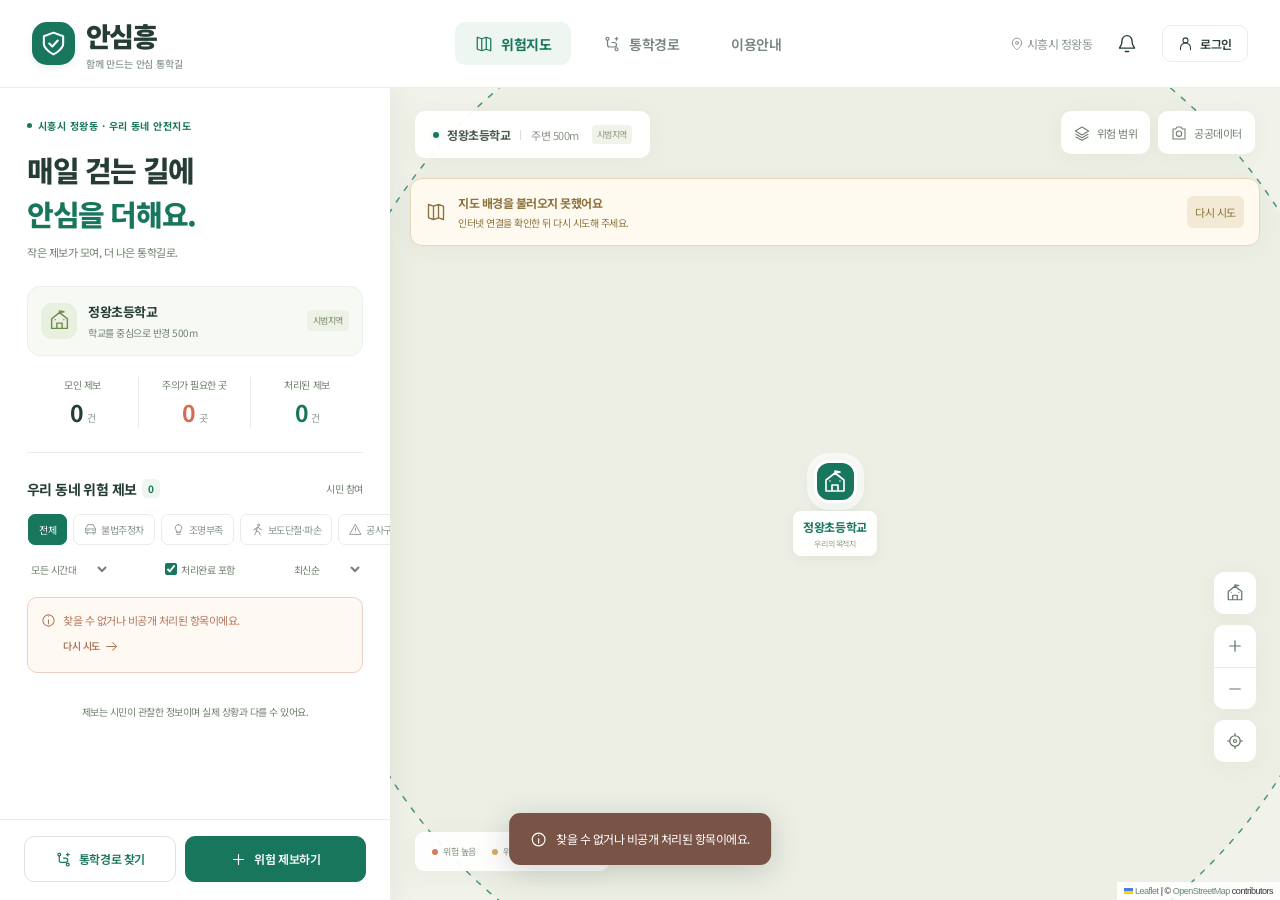
==== commit 4a774ebf: "fix(route): 제보·상세·공공 레이어 통합 충돌 해결" ====
--- a/src/main/resources/static/index.html
+++ b/src/main/resources/static/index.html
@@ -74,7 +74,7 @@
       <div class="map-controls" aria-label="지도 조작">
         <button data-action="school-center" class="map-control standalone" title="학교 중심으로 보기" aria-label="학교 중심으로 보기"><svg class="icon"><use href="#i-school"/></svg></button>
         <div class="zoom-controls"><button data-action="zoom-in" class="map-control" title="지도 확대" aria-label="지도 확대"><svg class="icon"><use href="#i-plus"/></svg></button><button data-action="zoom-out" class="map-control" title="지도 축소" aria-label="지도 축소"><svg class="icon"><use href="#i-minus"/></svg></button></div>
-        <button data-action="my-location" class="map-control standalone" title="내 위치 표시 (다시 누르면 끔)" aria-label="내 위치 표시" aria-pressed="false"><svg class="icon"><use href="#i-target"/></svg></button>
+        <button data-action="my-location" class="map-control standalone" title="내 위치로 이동" aria-label="내 위치로 이동"><svg class="icon"><use href="#i-target"/></svg></button>
       </div>
       <div class="map-legend"><span><i class="legend-dot high"></i>위험 높음</span><span><i class="legend-dot medium"></i>위험 보통</span><span><i class="legend-dot resolved"></i>처리완료</span></div>
       <div id="route-legend" class="route-legend" hidden></div>
--- a/src/main/resources/static/css/style.css
+++ b/src/main/resources/static/css/style.css
@@ -19,6 +19,7 @@
 @media(max-width:380px){.app-header{padding:0 12px}.brand{font-size:21px}.brand-symbol{height:32px;width:32px}.nav-button{padding:0 14px}.panel-scroll{padding-left:18px;padding-right:18px}.intro h1{font-size:23px}.area-label .area-divider,.area-label .area-divider+span{display:none}.pilot-mini{display:none!important}.map-legend{gap:9px;font-size:7px}.login-button{font-size:9px;padding:7px}.header-actions{gap:3px}}
 @media(max-width:760px){.app-header{position:sticky;top:0;z-index:1000}.map-section{scroll-margin-top:117px}.side-panel{scroll-margin-top:130px}}
 @media(prefers-reduced-motion:reduce){*,*:before,*:after{animation-duration:.01ms!important;transition-duration:.01ms!important;scroll-behavior:auto!important}.leaflet-zoom-animated{transition:none!important}}
+.route-comparison.single{grid-template-columns:1fr}.route-card-title{flex-wrap:wrap;overflow-wrap:anywhere}.route-line.shortest{border-color:#8b96a7}
 
 /* 상세의 위험도는 글자로도 표시하고, 처리 이력을 순서대로 읽을 수 있게 한다. */
 .detail-score-label{display:flex;flex-wrap:wrap;align-items:center;gap:7px}.status-history{list-style:none;margin:15px 0 0;padding:0}.status-history li{border-left:2px solid var(--line);padding:0 0 18px 13px;overflow-wrap:anywhere}.status-history li:last-child{padding-bottom:0}.status-history strong{display:block;font-size:11px}.status-history time{display:block;font-size:10px;color:var(--muted);margin-top:4px}.status-history p{font-size:11px;line-height:1.9;white-space:pre-wrap;margin-top:6px}
@@ -36,6 +37,3 @@
 
 /* 묶기(#25): 근처 같은 유형 지점에 내 제보 더하기 */
 .duplicate-box .duplicate-merge{display:inline-flex;align-items:center;gap:5px;text-decoration:none;border:1px solid #e3c58f;border-radius:7px;padding:4px 10px;background:#fff;color:#8a6a2c;margin-top:5px}.duplicate-box .duplicate-merge .icon{width:12px;height:12px}.duplicate-box .duplicate-merge.active{background:#d99b39;border-color:#d99b39;color:#fff}
-
-/* 내 위치: 파란 점 (시연, 학교 근처 GPS) */
-.me-div-icon{background:none;border:0}.me-dot{display:block;width:18px;height:18px;border-radius:50%;background:#2f7bf5;border:3px solid #fff;box-shadow:0 0 0 2px #2f7bf555,0 2px 6px #0000004d}.map-control[aria-pressed=true]{color:#2f7bf5}
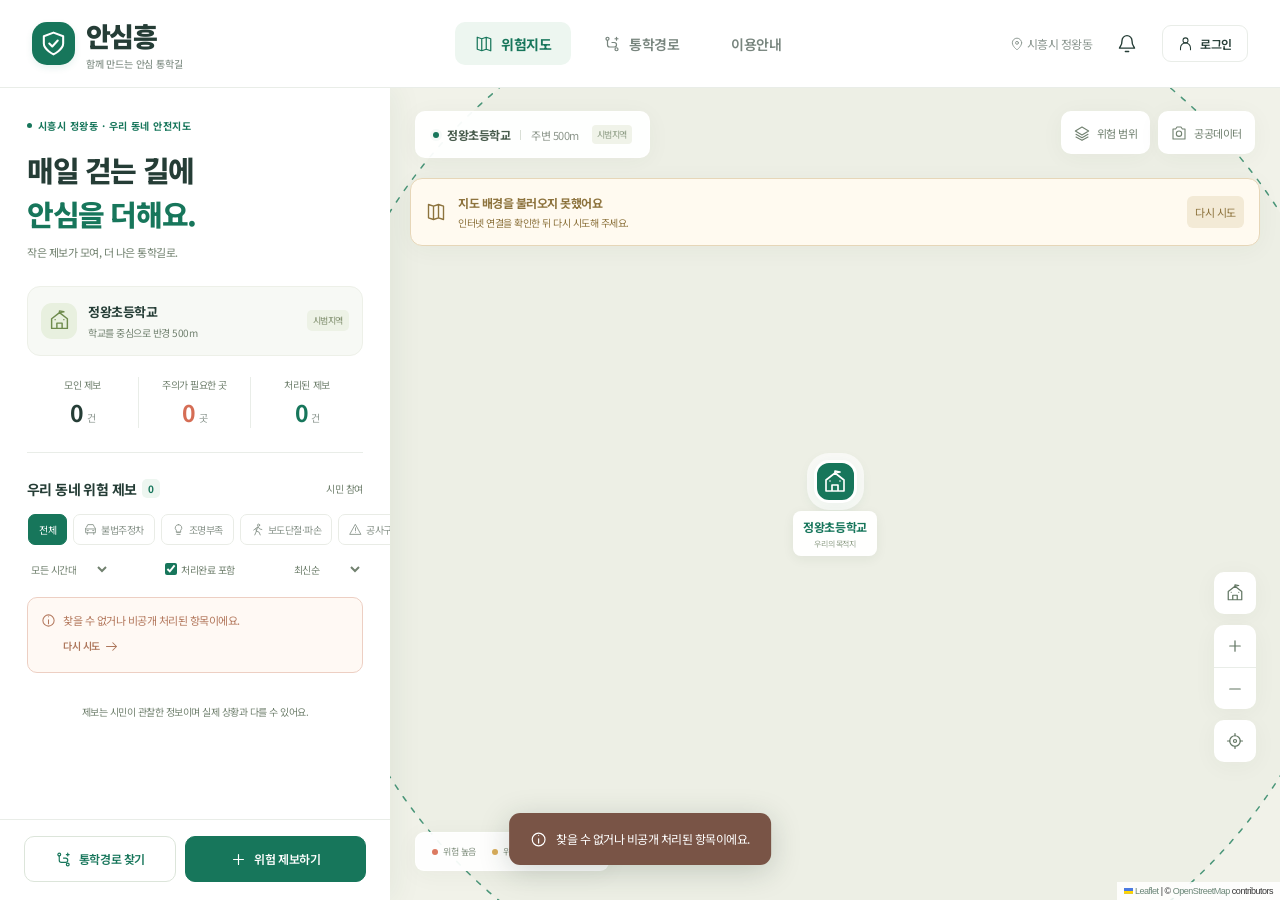
==== commit a3310fe9: "Merge pull request #56 from junu999/feature/demo-my-location feat(map): 내 위치를 파란 점으로 계속 표시 (시연용, 학교 " ====
--- a/src/main/resources/static/index.html
+++ b/src/main/resources/static/index.html
@@ -74,7 +74,7 @@
       <div class="map-controls" aria-label="지도 조작">
         <button data-action="school-center" class="map-control standalone" title="학교 중심으로 보기" aria-label="학교 중심으로 보기"><svg class="icon"><use href="#i-school"/></svg></button>
         <div class="zoom-controls"><button data-action="zoom-in" class="map-control" title="지도 확대" aria-label="지도 확대"><svg class="icon"><use href="#i-plus"/></svg></button><button data-action="zoom-out" class="map-control" title="지도 축소" aria-label="지도 축소"><svg class="icon"><use href="#i-minus"/></svg></button></div>
-        <button data-action="my-location" class="map-control standalone" title="내 위치로 이동" aria-label="내 위치로 이동"><svg class="icon"><use href="#i-target"/></svg></button>
+        <button data-action="my-location" class="map-control standalone" title="내 위치 표시 (다시 누르면 끔)" aria-label="내 위치 표시" aria-pressed="false"><svg class="icon"><use href="#i-target"/></svg></button>
       </div>
       <div class="map-legend"><span><i class="legend-dot high"></i>위험 높음</span><span><i class="legend-dot medium"></i>위험 보통</span><span><i class="legend-dot resolved"></i>처리완료</span></div>
       <div id="route-legend" class="route-legend" hidden></div>
--- a/src/main/resources/static/css/style.css
+++ b/src/main/resources/static/css/style.css
@@ -19,7 +19,6 @@
 @media(max-width:380px){.app-header{padding:0 12px}.brand{font-size:21px}.brand-symbol{height:32px;width:32px}.nav-button{padding:0 14px}.panel-scroll{padding-left:18px;padding-right:18px}.intro h1{font-size:23px}.area-label .area-divider,.area-label .area-divider+span{display:none}.pilot-mini{display:none!important}.map-legend{gap:9px;font-size:7px}.login-button{font-size:9px;padding:7px}.header-actions{gap:3px}}
 @media(max-width:760px){.app-header{position:sticky;top:0;z-index:1000}.map-section{scroll-margin-top:117px}.side-panel{scroll-margin-top:130px}}
 @media(prefers-reduced-motion:reduce){*,*:before,*:after{animation-duration:.01ms!important;transition-duration:.01ms!important;scroll-behavior:auto!important}.leaflet-zoom-animated{transition:none!important}}
-.route-comparison.single{grid-template-columns:1fr}.route-card-title{flex-wrap:wrap;overflow-wrap:anywhere}.route-line.shortest{border-color:#8b96a7}
 
 /* 상세의 위험도는 글자로도 표시하고, 처리 이력을 순서대로 읽을 수 있게 한다. */
 .detail-score-label{display:flex;flex-wrap:wrap;align-items:center;gap:7px}.status-history{list-style:none;margin:15px 0 0;padding:0}.status-history li{border-left:2px solid var(--line);padding:0 0 18px 13px;overflow-wrap:anywhere}.status-history li:last-child{padding-bottom:0}.status-history strong{display:block;font-size:11px}.status-history time{display:block;font-size:10px;color:var(--muted);margin-top:4px}.status-history p{font-size:11px;line-height:1.9;white-space:pre-wrap;margin-top:6px}
@@ -37,3 +36,6 @@
 
 /* 묶기(#25): 근처 같은 유형 지점에 내 제보 더하기 */
 .duplicate-box .duplicate-merge{display:inline-flex;align-items:center;gap:5px;text-decoration:none;border:1px solid #e3c58f;border-radius:7px;padding:4px 10px;background:#fff;color:#8a6a2c;margin-top:5px}.duplicate-box .duplicate-merge .icon{width:12px;height:12px}.duplicate-box .duplicate-merge.active{background:#d99b39;border-color:#d99b39;color:#fff}
+
+/* 내 위치: 파란 점 (시연, 학교 근처 GPS) */
+.me-div-icon{background:none;border:0}.me-dot{display:block;width:18px;height:18px;border-radius:50%;background:#2f7bf5;border:3px solid #fff;box-shadow:0 0 0 2px #2f7bf555,0 2px 6px #0000004d}.map-control[aria-pressed=true]{color:#2f7bf5}
